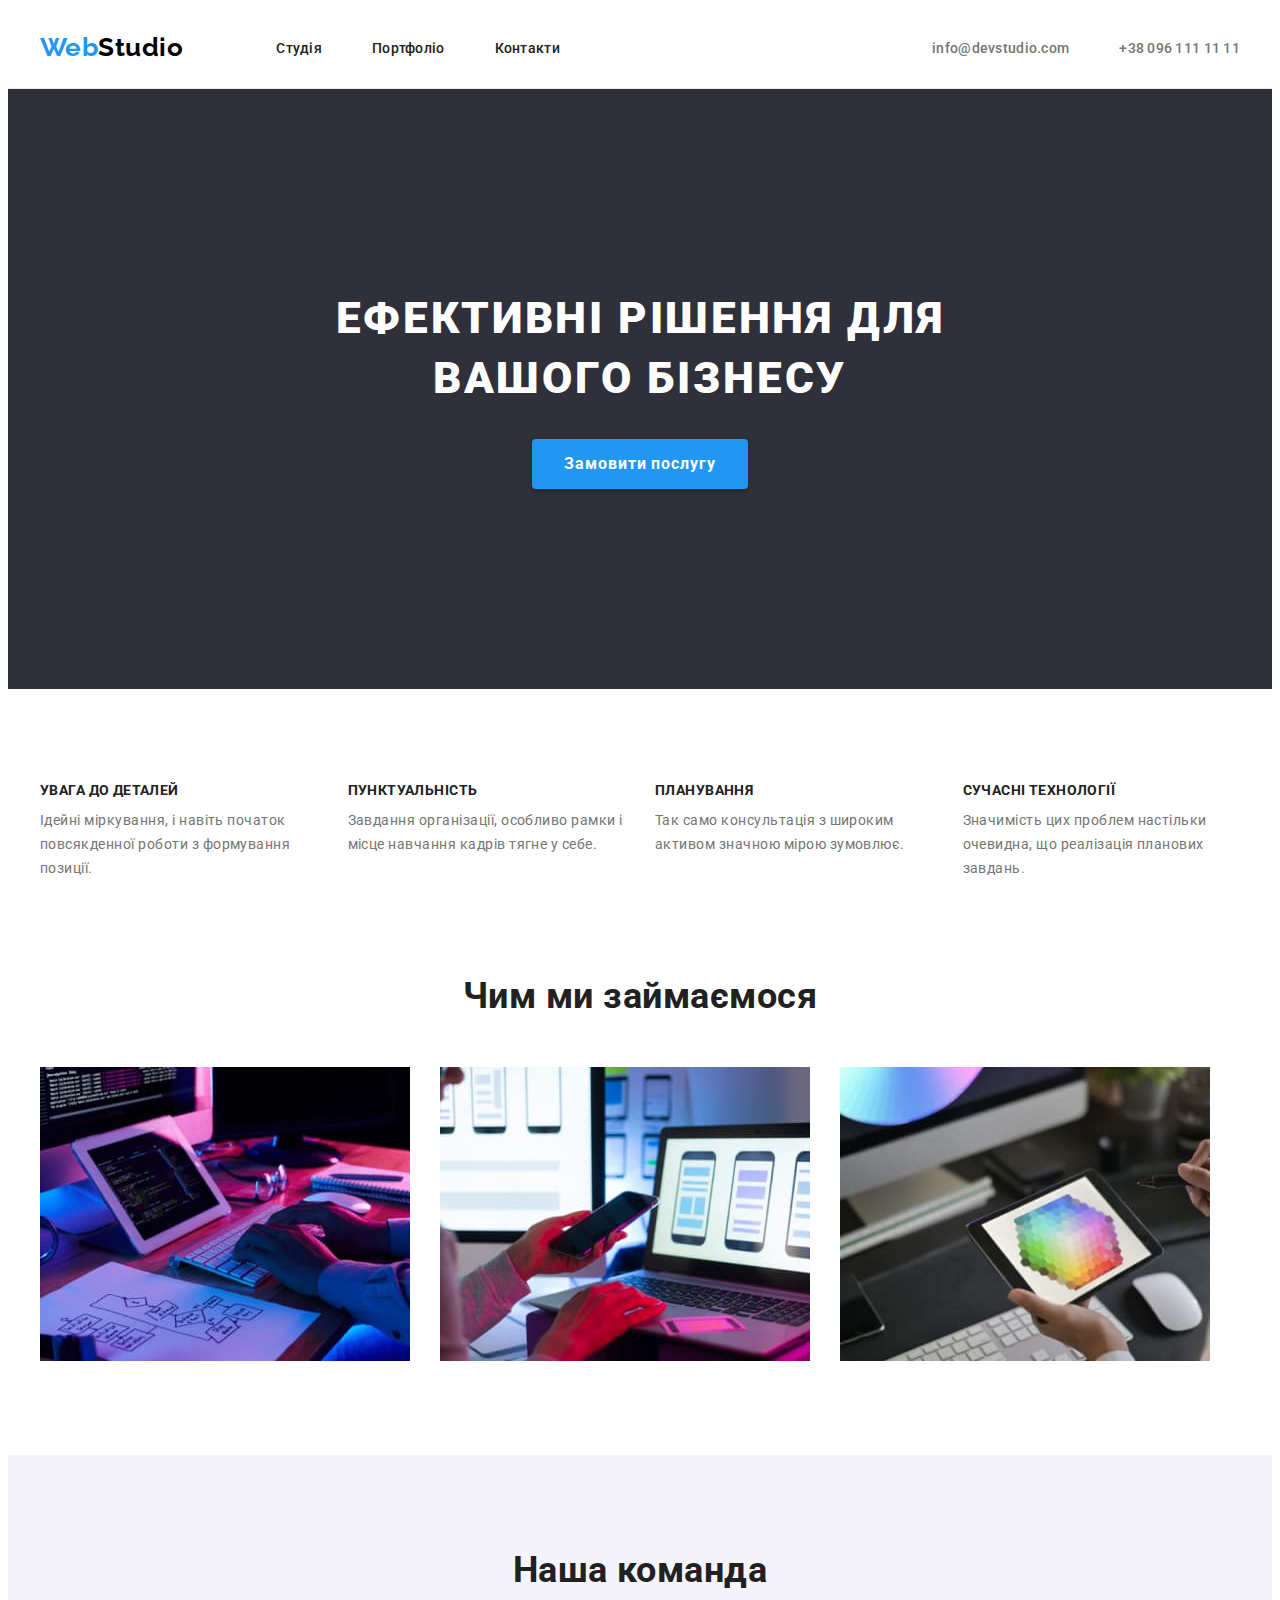
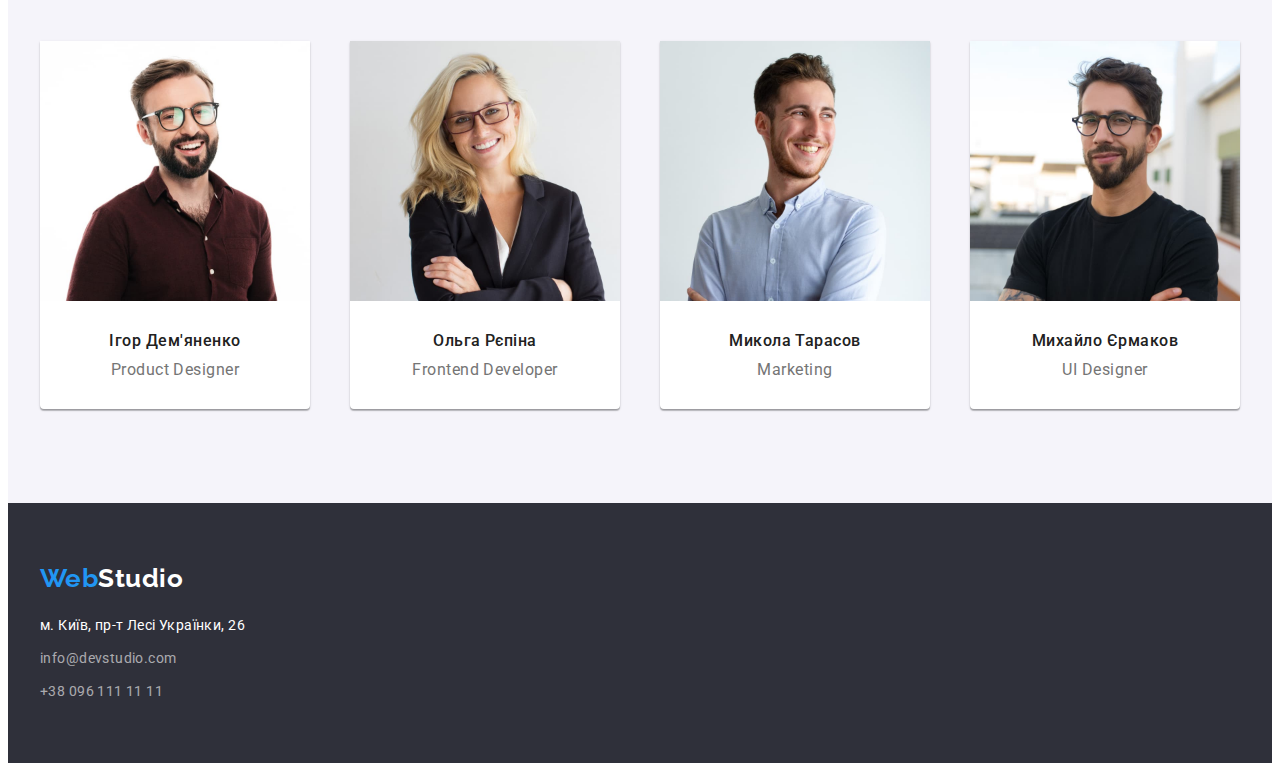
==== index.html @ 5c82f096 "Add files via upload" ====
<!DOCTYPE html>
<html lang="uk">
  <head>
    <meta charset="UTF-8" />
    <meta http-equiv="X-UA-Compatible" content="IE=edge" />
    <meta name="viewport" content="width=device-width, initial-scale=1.0" />
    <title>WebStudio</title>

    <link rel="preconnect" href="https://fonts.googleapis.com" />
    <link rel="preconnect" href="https://fonts.gstatic.com" crossorigin />
    <link
      href="https://fonts.googleapis.com/css2?family=Raleway:wght@700&family=Roboto:wght@400;500;700;900&display=swap"
      rel="stylesheet"
    />
    <link
      rel="stylesheet"
      href="https://cdnjs.cloudflare.com/ajax/libs/modern-normalize/1.1.0/modern-normalize.min.css"
      integrity="sha512-wpPYUAdjBVSE4KJnH1VR1HeZfpl1ub8YT/NKx4PuQ5NmX2tKuGu6U/JRp5y+Y8XG2tV+wKQpNHVUX03MfMFn9Q=="
      crossorigin="anonymous"
      referrerpolicy="no-referrer"
    />
    <link rel="stylesheet" href="./css/styles.css" />
  </head>
  <body>
    <header class="header">
      <div class="container header-container">
        <a href="./index.html" lang="en" class="logo">Web<span>Studio</span></a>
        <nav>
          <ul class="header-list">
            <li><a href="./index.html" class="header-nav">Студія</a></li>
            <li>
              <a href="./portfolio.html" class="header-nav">Портфоліо</a>
            </li>
            <li><a href="" class="header-nav">Контакти</a></li>
          </ul>
        </nav>
        <ul class="header-contacts">
          <li>
            <a href="mailto:info@devstudio.com" class="tel-mail"
              >info@devstudio.com</a
            >
          </li>
          <li>
            <a href="tel:+380961111111" class="tel-mail">+38 096 111 11 11</a>
          </li>
        </ul>
      </div>
    </header>
    <main>
      <section class="hero">
        <div class="container">
          <h1>Ефективні рішення для вашого бізнесу</h1>
          <button type="button" class="button">Замовити послугу</button>
        </div>
      </section>
      <section class="features">
        <div class="container">
          <h2 class="visually-hidden">Наші особливості</h2>
          <ul>
            <li>
              <h3>Увага до деталей</h3>
              <p>
                Ідейні міркування, і навіть початок повсякденної роботи з
                формування позиції.
              </p>
            </li>
            <li>
              <h3>Пунктуальність</h3>
              <p>
                Завдання організації, особливо рамки і місце навчання кадрів
                тягне у себе.
              </p>
            </li>
            <li>
              <h3>Планування</h3>
              <p>
                Так само консультація з широким активом значною мірою зумовлює.
              </p>
            </li>
            <li>
              <h3>Сучасні технології</h3>
              <p>
                Значимість цих проблем настільки очевидна, що реалізація
                планових завдань.
              </p>
            </li>
          </ul>
        </div>
      </section>
      <section class="our-works">
        <div class="container">
          <h2>Чим ми займаємося</h2>
          <ul>
            <li>
              <img
                src="./images/box1.jpg"
                alt="перший малюнок"
                width="370"
                height="294"
              />
            </li>
            <li>
              <img
                src="./images/box2.jpg"
                alt="другий малюнок"
                width="370"
                height="294"
              />
            </li>
            <li>
              <img
                src="./images/box3.jpg"
                alt="третій малюнок"
                width="370"
                height="294"
              />
            </li>
          </ul>
        </div>
      </section>
      <section class="our-team">
        <div class="container">
          <h2>Наша команда</h2>
          <ul>
            <li>
              <img src="./images/team1.jpg" alt="Ігор Дем'яненко" width="270" />
              <h3>Ігор Дем'яненко</h3>
              <p lang="en">Product Designer</p>
            </li>
            <li>
              <img src="./images/team2.jpg" alt="Ольга Рєпіна" width="270" />
              <h3>Ольга Рєпіна</h3>
              <p lang="en">Frontend Developer</p>
            </li>
            <li>
              <img src="./images/team3.jpg" alt="Микола Тарасов" width="270" />
              <h3>Микола Тарасов</h3>
              <p lang="en">Marketing</p>
            </li>
            <li>
              <img src="./images/team4.jpg" alt="Михайло Єрмаков" width="270" />
              <h3>Михайло Єрмаков</h3>
              <p lang="en">UI Designer</p>
            </li>
          </ul>
        </div>
      </section>
    </main>
    <footer class="footer">
      <div class="footer-container container">
        <a href="./index.html" lang="en" class="logo">Web<span>Studio</span></a>
        <address class="address">
          <ul>
            <li>
              <a
                href="https://goo.gl/maps/nBtPKXU8o3Xq5hkz7"
                target="_blank"
                rel="noopener noreferrer nofollow"
                class="address-footer"
                >м. Київ, пр-т Лесі Українки, 26</a
              >
            </li>
            <li>
              <a href="mailto:info@devstudio.com" class="address-contacts"
                >info@devstudio.com</a
              >
            </li>
            <li>
              <a href="tel:+380961111111" class="address-contacts"
                >+38 096 111 11 11</a
              >
            </li>
          </ul>
        </address>
      </div>
    </footer>
  </body>
</html>
---- css/styles.css ----
:root {
  --primary-text-color: #212121;
  --main-blue-color: #2196f3;
  --main-white-color: #ffffff;
  --logo-black-color: #000000;
  --tel-color: #757575;
  --footer-address-color: rgba(255, 255, 255, 0.6);
  --background-black: #2f303a;
  --background-portfolio-nav: #f5f4fa;
  --background-button: #188ce8;
  --border-color: #eeeeee;
  --header-border-color: #ececec;
}

body {
  font-family: roboto, sans-serif;
  letter-spacing: 0.03em;
  color: var(--primary-text-color);
}

.button {
  font-family: roboto, sans-serif;
  cursor: pointer;
  border: none;
  border-radius: 4px;
  padding: 0px;
}

.visually-hidden {
  position: absolute;
  white-space: nowrap;
  width: 1px;
  height: 1px;
  overflow: hidden;
  border: 0;
  padding: 0;
  clip: rect(0 0 0 0);
  clip-path: inset(50%);
  margin: -1px;
}

ul {
  list-style-type: none;
  margin: 0px;
  padding-left: 0px;
}

a {
  text-decoration: none;
}

h1,
h2,
h3,
p {
  margin: 0px;
}

img {
  border: none;
  outline: none;
  display: block;
}

.container {
  width: 1200px;
  padding-left: 15px;
  padding-right: 15px;
  margin: 0 auto;
}

/* ------------------header---------------- */

.header {
  background-color: var(--main-white-color);
  border-bottom: 1px solid var(--header-border-color);
  padding-top: 24px;
  padding-bottom: 25px;
}

.logo {
  color: var(--main-blue-color);
  font-family: raleway, sans-serif;
  font-weight: 700;
  font-size: 26px;
  line-height: 1.2;
}

.header-contacts {
  display: flex;
  align-items: center;
  margin-left: auto;
}

.header-container {
  display: flex;
  align-items: center;
}

.header-list {
  display: flex;
}

.header-container .logo {
  margin-right: 93px;
}

.logo span {
  color: var(--logo-black-color);
}

.header-nav {
  font-weight: 500;
  font-size: 14px;
  line-height: 1.14;
  letter-spacing: 0.02em;
  color: var(--primary-text-color);
}

.header li:not(:last-child) {
  margin-right: 50px;
}

.tel-mail {
  font-weight: 500;
  font-size: 14px;
  line-height: 1.2;
  letter-spacing: 0.02em;
  color: var(--tel-color);
}

.tel-mail:hover,
.tel-mail:focus,
.header-nav:hover,
.header-nav:focus {
  color: var(--main-blue-color);
}

/* ----------first page------------------- */

.hero {
  background-color: var(--background-black);
  text-align: center;
  padding-top: 200px;
  padding-bottom: 200px;
}

.hero h1 {
  font-weight: 900;
  font-size: 44px;
  line-height: 1.36;
  letter-spacing: 0.06em;
  text-transform: uppercase;
  color: var(--main-white-color);
  margin: 0 auto 30px;
  max-width: 700px;
}

.hero button {
  font-weight: 700;
  font-size: 16px;
  line-height: 1.88;
  letter-spacing: 0.06em;
  color: var(--main-white-color);
  background-color: var(--main-blue-color);
  box-shadow: 0px 4px 4px rgba(0, 0, 0, 0.15);
  width: 216px;
  height: 50px;
}

.hero button:hover,
.hero button:focus {
  background-color: var(--background-button);
}

.features,
.our-works {
  background-color: var(--main-white-color);
}

.our-works {
  padding-bottom: 94px;
}

.features {
  padding-top: 94px;
  padding-bottom: 94px;
}

.features ul,
.our-works ul {
  display: flex;
  gap: 30px;
}

.features li {
  flex-basis: calc((100% - 90px) / 4);
}

.features h3 {
  font-weight: 700;
  font-size: 14px;
  line-height: 1.14;
  letter-spacing: 0.03em;
  text-transform: uppercase;
}

.features h3 {
  margin-bottom: 10px;
}

.features p {
  font-weight: 400;
  font-size: 14px;
  line-height: 1.71;
  color: var(--tel-color);
}

.our-works h2,
.our-team h2 {
  font-weight: 700;
  font-size: 36px;
  line-height: 1.17;
  text-align: center;
  margin-bottom: 50px;
}

.our-team ul {
  display: flex;
  gap: 30px;
  justify-content: space-between;
}

.our-team {
  background-color: var(--background-portfolio-nav);
  padding-top: 94px;
  padding-bottom: 94px;
}

.our-team li {
  background-color: var(--main-white-color);
  box-shadow: 0px 1px 3px rgba(0, 0, 0, 0.12), 0px 1px 1px rgba(0, 0, 0, 0.14),
    0px 2px 1px rgba(0, 0, 0, 0.2);
  border-radius: 0px 0px 4px 4px;
}

.our-team h3 {
  font-weight: 500;
  font-size: 16px;
  line-height: 1.19;
  text-align: center;
  padding-top: 30px;
  margin-bottom: 10px;
}

.our-team p {
  font-weight: 400;
  font-size: 16px;
  line-height: 1.19;
  color: var(--tel-color);
  text-align: center;
  padding-bottom: 30px;
}

/* ---------------portfolio--------------- */

.portfolio-nav {
  font-weight: 500;
  font-size: 16px;
  line-height: 1.62;
  text-align: center;
  color: var(--primary-text-color);
  background-color: var(--background-portfolio-nav);
  padding: 6px 25px;
}

.portfolio-nav:hover,
.portfolio-nav:focus {
  color: var(--main-white-color);
  background-color: var(--main-blue-color);
}

.portfolio {
  background-color: var(--main-white-color);
  display: flex;
  padding-bottom: 94px;
  padding-top: 94px;
}

.portfolio-button {
  display: flex;
  justify-content: center;
}

.portfolio-button li:not(:last-child) {
  margin-right: 8px;
}

.portfolio-projects {
  display: flex;
  flex-wrap: wrap;
  gap: 30px;
  margin-top: 50px;
}

.portfolio-picture {
  border: 1px solid var(--border-color);
  border-top: none;
  padding: 20px 24px 20px 24px;
}

.portfolio h2 {
  font-weight: 700;
  font-size: 18px;
  line-height: 2;
  letter-spacing: 0.06em;
  margin-bottom: 4px;
}

.portfolio p {
  font-weight: 400;
  font-size: 16px;
  line-height: 1.88;
  color: var(--tel-color);
}

/* -------------footer----------------- */

.footer {
  background-color: var(--background-black);
  padding-top: 60px;
  padding-bottom: 60px;
}

.footer .logo {
  display: inline-block;
  margin-bottom: 20px;
}

.address {
  font-family: "Roboto";
  font-style: normal;
  font-weight: 400;
  font-size: 14px;
  line-height: 1.7;
  letter-spacing: 0.03em;
}

.address li:not(:last-child) {
  margin-bottom: 9px;
}

.address-contacts {
  color: var(--footer-address-color);
}

.address-footer {
  color: var(--main-white-color);
}

.footer span {
  color: var(--main-white-color);
}

.address-footer:hover,
.address-footer:focus,
.address-contacts:hover,
.address-contacts:focus {
  color: var(--main-blue-color);
}
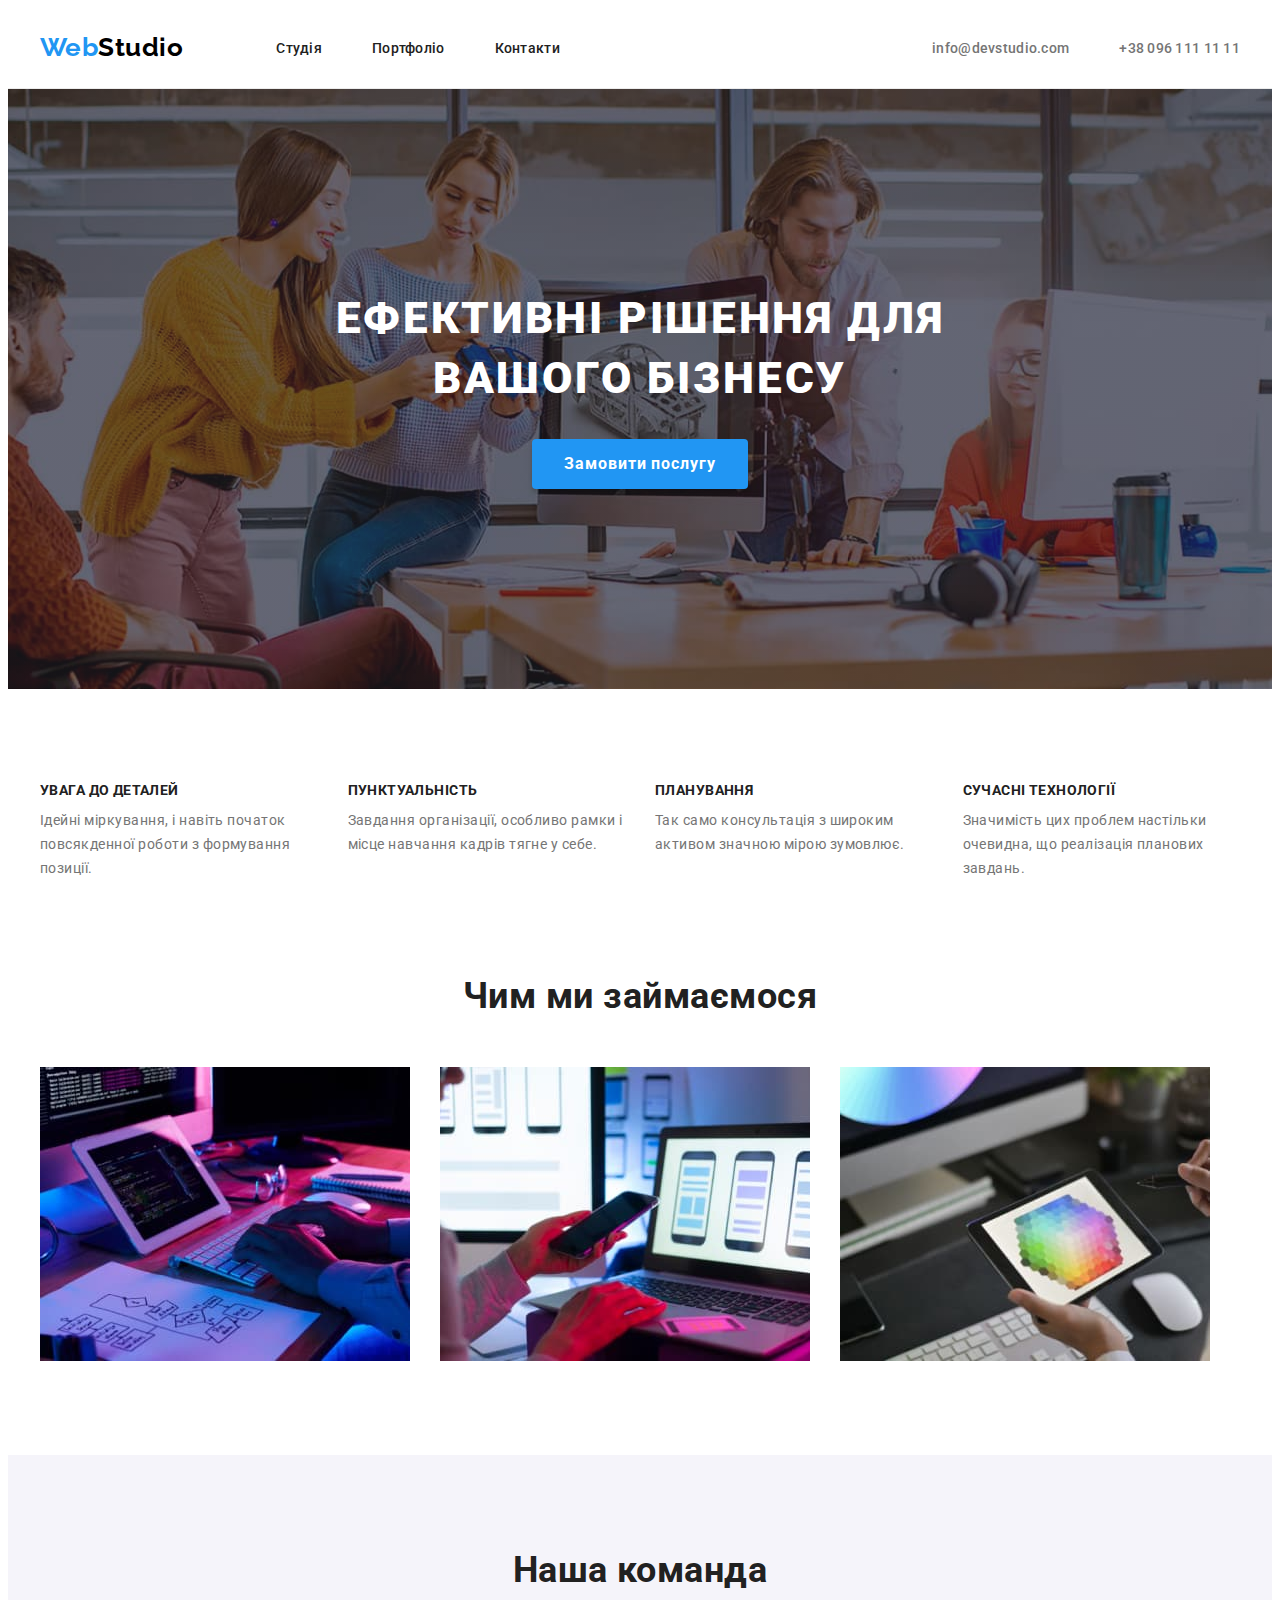
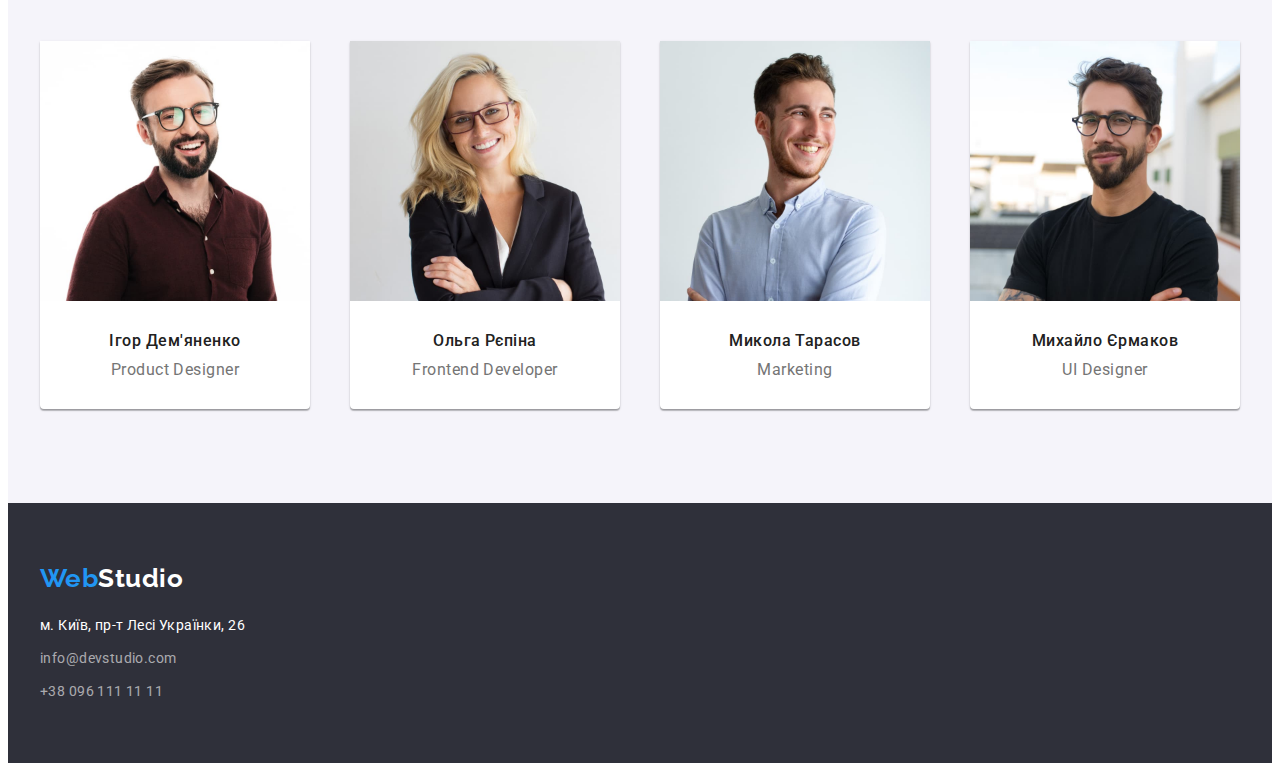
==== commit 1a8c758d: "icon.svg added" ====
--- a/index.html
+++ b/index.html
@@ -48,9 +48,11 @@
     </header>
     <main>
       <section class="hero">
-        <div class="container">
-          <h1>Ефективні рішення для вашого бізнесу</h1>
-          <button type="button" class="button">Замовити послугу</button>
+        <div class="hero-wrap">
+          <div class="container">
+            <h1>Ефективні рішення для вашого бізнесу</h1>
+            <button type="button" class="button">Замовити послугу</button>
+          </div>
         </div>
       </section>
       <section class="features">
--- a/css/styles.css
+++ b/css/styles.css
@@ -8,6 +8,7 @@
   --background-black: #2f303a;
   --background-portfolio-nav: #f5f4fa;
   --background-button: #188ce8;
+  --background-color-hero: #c4c4c4c4;
   --border-color: #eeeeee;
   --header-border-color: #ececec;
 }
@@ -139,10 +140,23 @@
 /* ----------first page------------------- */
 
 .hero {
-  background-color: var(--background-black);
-  text-align: center;
+  background-color: var(--background-color-hero);
+}
+
+.hero-wrap {
+  background-image: linear-gradient(
+      rgba(47, 48, 58, 0.4),
+      rgba(47, 48, 58, 0.4)
+    ),
+    url(../images/hero.jpg);
+  background-repeat: no-repeat;
+  background-position: center;
+  background-size: cover;
+  text-align: center;
+  max-width: 1600px;
   padding-top: 200px;
   padding-bottom: 200px;
+  margin: 0 auto;
 }
 
 .hero h1 {
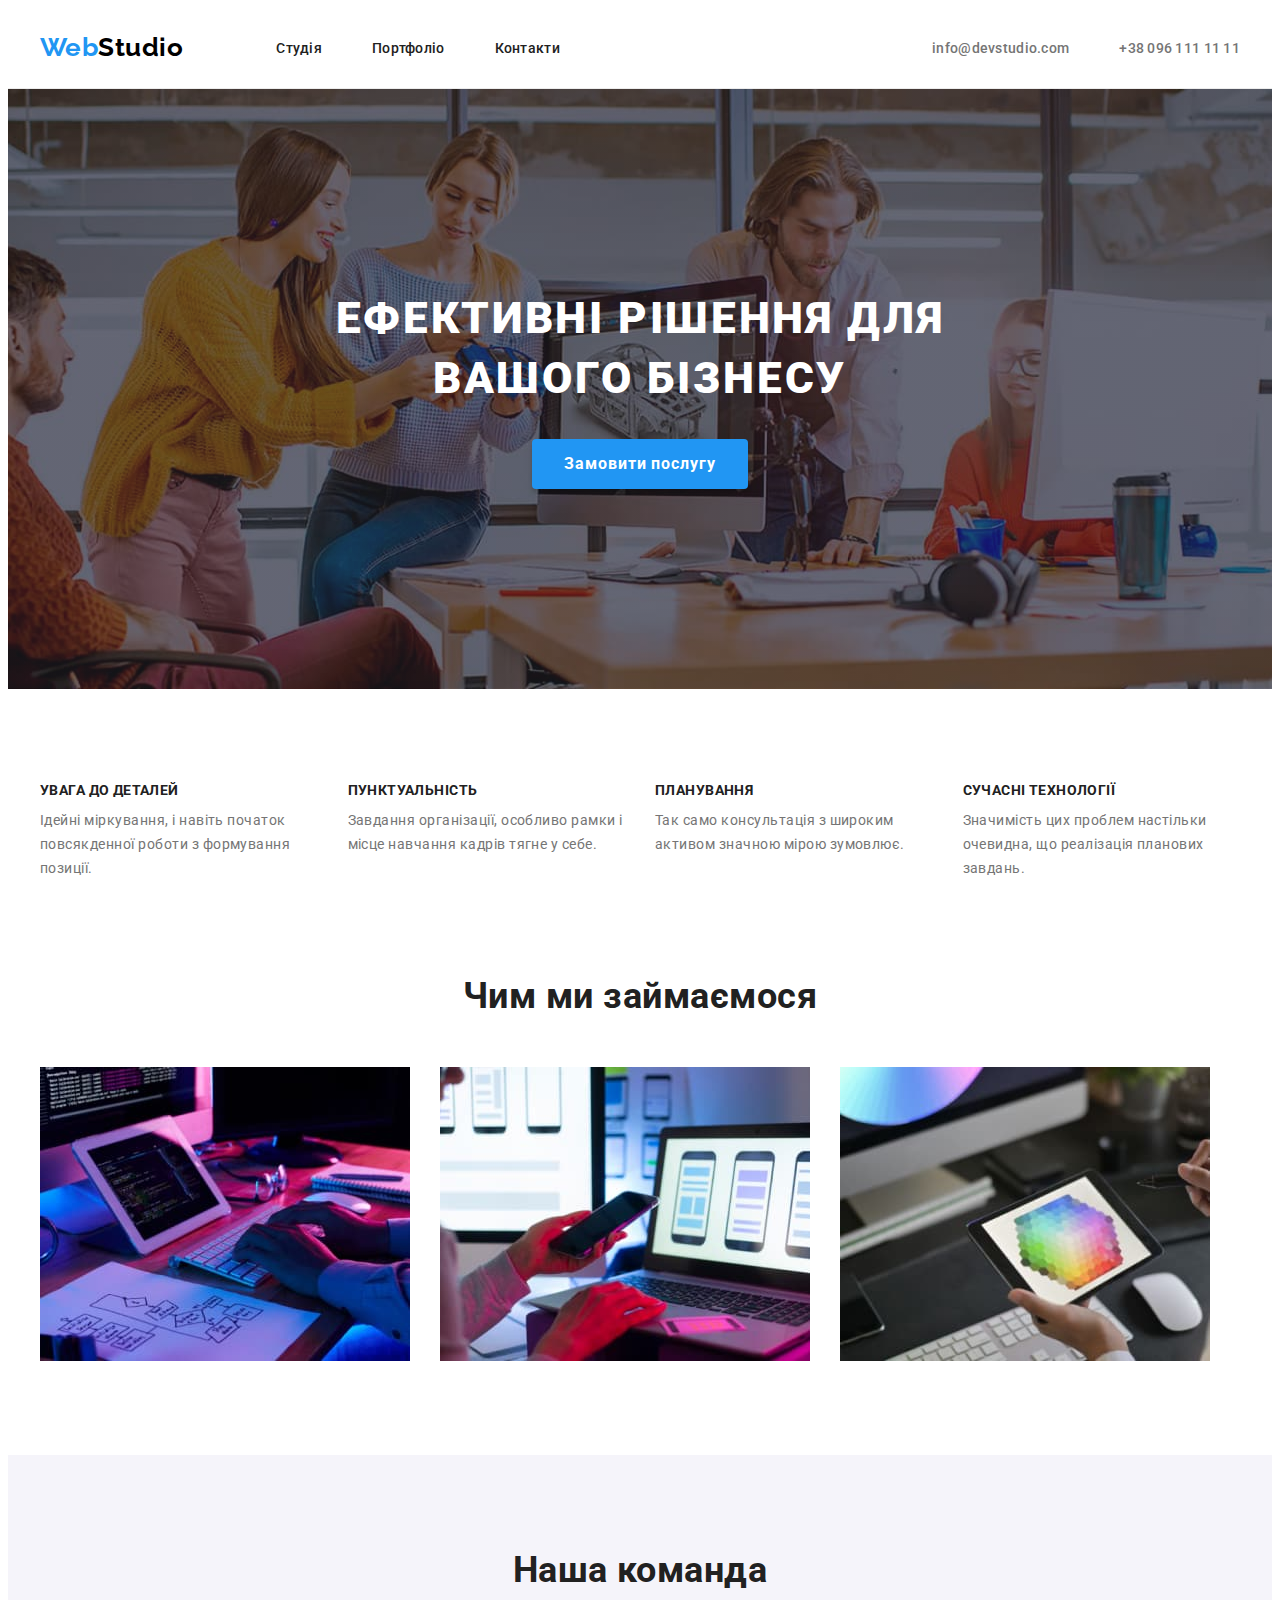
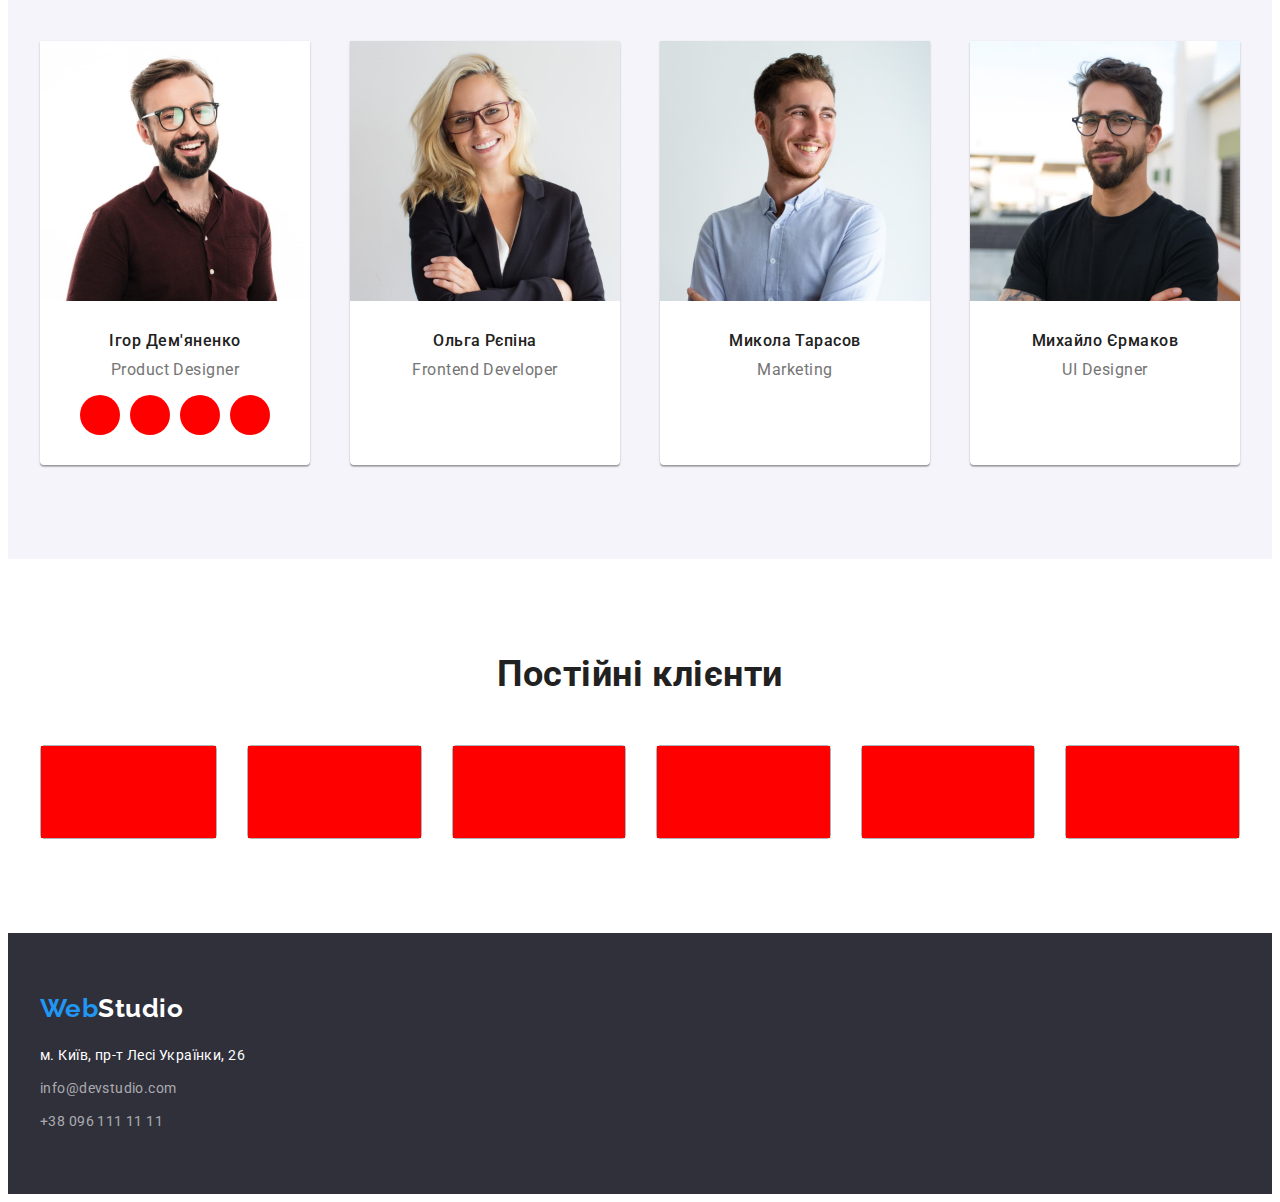
==== commit 3c4348c9: "svgomg" ====
--- a/index.html
+++ b/index.html
@@ -123,27 +123,52 @@
       <section class="our-team">
         <div class="container">
           <h2>Наша команда</h2>
-          <ul>
-            <li>
+          <ul class="our-team-folder">
+            <li class="team-members">
               <img src="./images/team1.jpg" alt="Ігор Дем'яненко" width="270" />
               <h3>Ігор Дем'яненко</h3>
               <p lang="en">Product Designer</p>
-            </li>
-            <li>
+              <ul class="team-soc-net">
+                <li class="team-soc-item"><a href=""></a></li>
+                <li class="team-soc-item"><a href=""></a></li>
+                <li class="team-soc-item"><a href=""></a></li>
+                <li class="team-soc-item"><a href=""></a></li>
+              </ul>
+            </li>
+            <li class="team-members">
               <img src="./images/team2.jpg" alt="Ольга Рєпіна" width="270" />
               <h3>Ольга Рєпіна</h3>
               <p lang="en">Frontend Developer</p>
             </li>
-            <li>
+            <li class="team-members">
               <img src="./images/team3.jpg" alt="Микола Тарасов" width="270" />
               <h3>Микола Тарасов</h3>
               <p lang="en">Marketing</p>
             </li>
-            <li>
+            <li class="team-members">
               <img src="./images/team4.jpg" alt="Михайло Єрмаков" width="270" />
               <h3>Михайло Єрмаков</h3>
               <p lang="en">UI Designer</p>
             </li>
+          </ul>
+        </div>
+      </section>
+      <section class="clients">
+        <div class="container">
+          <h2>Постійні клієнти</h2>
+          <ul class="client-list">
+            <li class="client-item">
+              <a href="">
+                <svg>
+                  <use href="./images/icons.svg#logo1"></use>
+                </svg>
+              </a>
+            </li>
+            <li class="client-item"><a href=""></a></li>
+            <li class="client-item"><a href=""></a></li>
+            <li class="client-item"><a href=""></a></li>
+            <li class="client-item"><a href=""></a></li>
+            <li class="client-item"><a href=""></a></li>
           </ul>
         </div>
       </section>
--- a/css/styles.css
+++ b/css/styles.css
@@ -11,6 +11,7 @@
   --background-color-hero: #c4c4c4c4;
   --border-color: #eeeeee;
   --header-border-color: #ececec;
+  --border-color: #afb1b8;
 }
 
 body {
@@ -231,7 +232,8 @@
 }
 
 .our-works h2,
-.our-team h2 {
+.our-team h2,
+.clients h2 {
   font-weight: 700;
   font-size: 36px;
   line-height: 1.17;
@@ -239,7 +241,7 @@
   margin-bottom: 50px;
 }
 
-.our-team ul {
+.our-team-folder {
   display: flex;
   gap: 30px;
   justify-content: space-between;
@@ -251,11 +253,31 @@
   padding-bottom: 94px;
 }
 
-.our-team li {
+.team-members {
   background-color: var(--main-white-color);
   box-shadow: 0px 1px 3px rgba(0, 0, 0, 0.12), 0px 1px 1px rgba(0, 0, 0, 0.14),
     0px 2px 1px rgba(0, 0, 0, 0.2);
   border-radius: 0px 0px 4px 4px;
+}
+
+.team-soc-net {
+  display: flex;
+  gap: 10px;
+  justify-content: center;
+  padding-bottom: 30px;
+}
+
+.team-soc-item {
+  width: 40px;
+  height: 40px;
+}
+
+.team-soc-item > a {
+  width: 100%;
+  height: 100%;
+  background-color: red;
+  border-radius: 50%;
+  display: block;
 }
 
 .our-team h3 {
@@ -273,7 +295,30 @@
   line-height: 1.19;
   color: var(--tel-color);
   text-align: center;
-  padding-bottom: 30px;
+  margin-bottom: 16px;
+}
+.clients {
+  padding-top: 94px;
+  padding-bottom: 94px;
+}
+.client-list {
+  display: flex;
+  gap: 30px;
+  justify-content: center;
+}
+
+.client-item {
+  width: calc((100% - 150px) / 6);
+  height: 92px;
+  border: 1px solid var(--border-color);
+  border-radius: 4px;
+}
+
+.client-item > a {
+  width: 100%;
+  height: 100%;
+  background-color: red;
+  display: block;
 }
 
 /* ---------------portfolio--------------- */
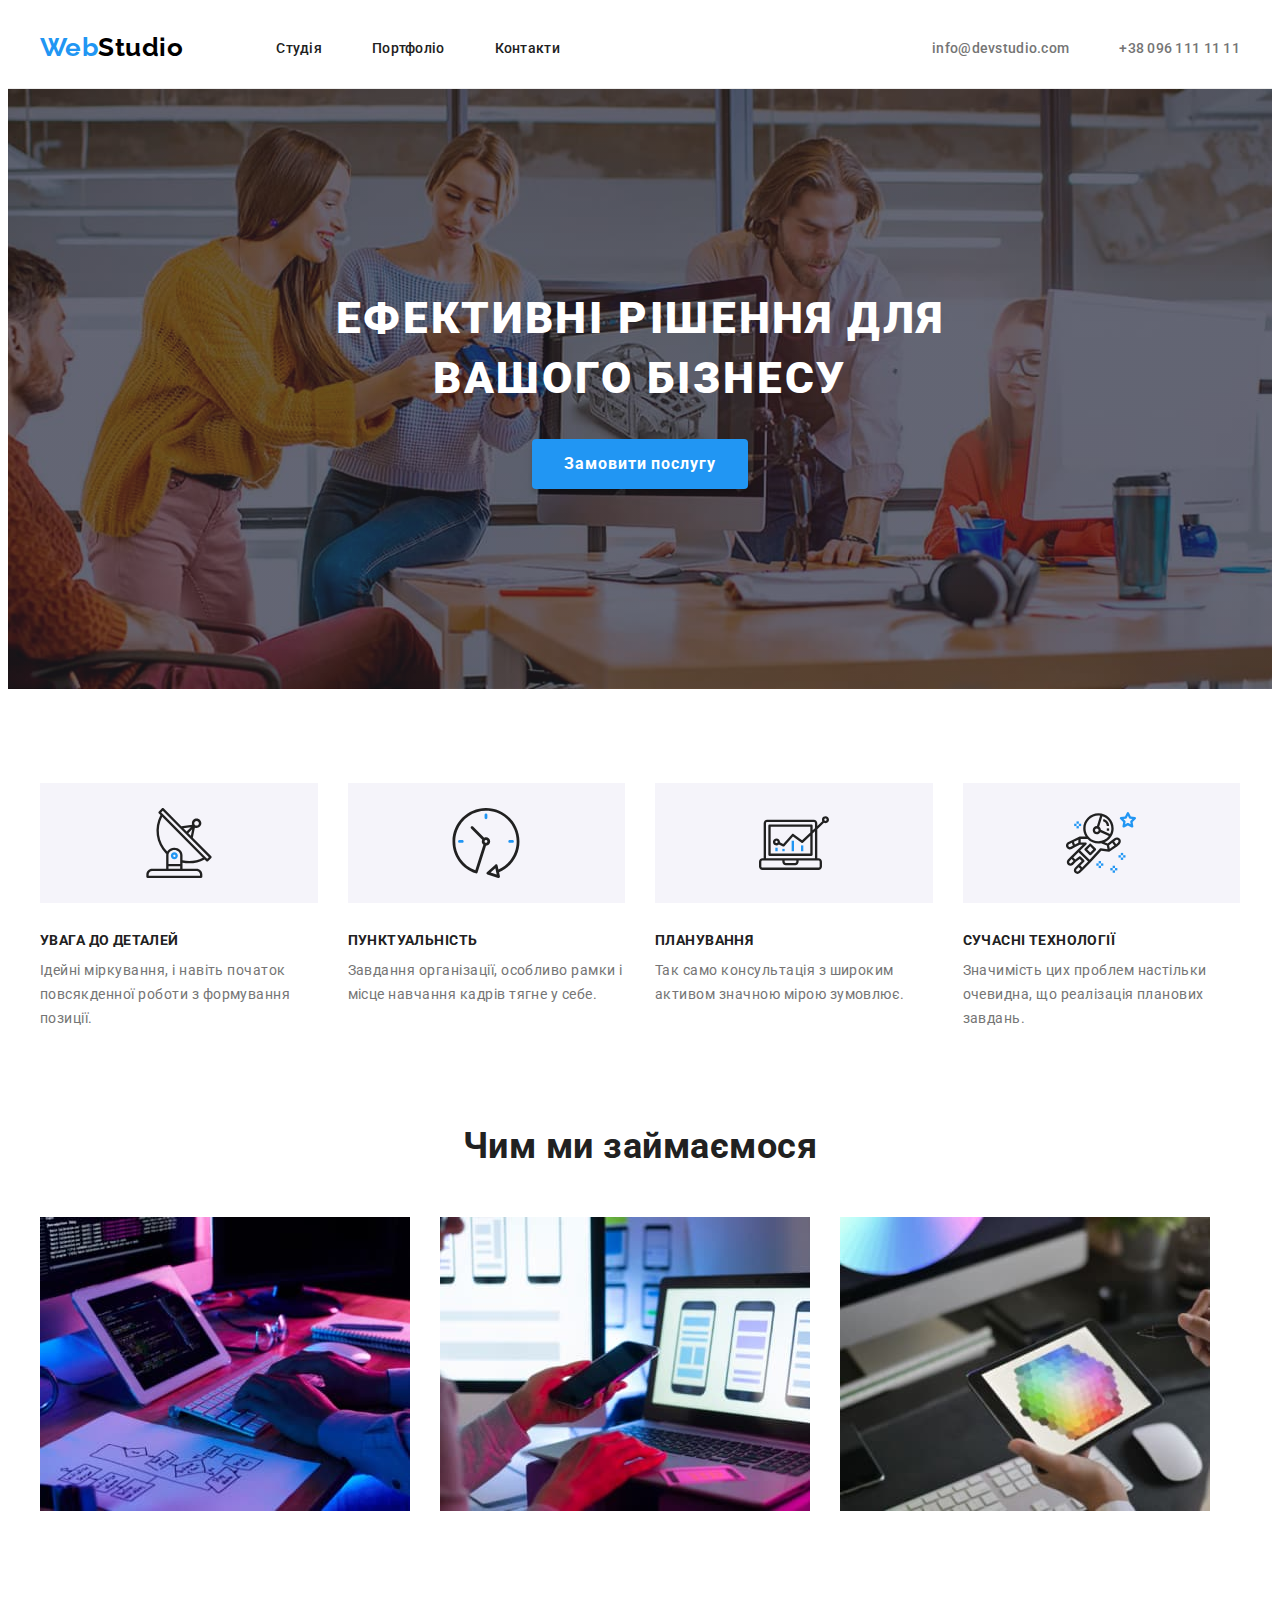
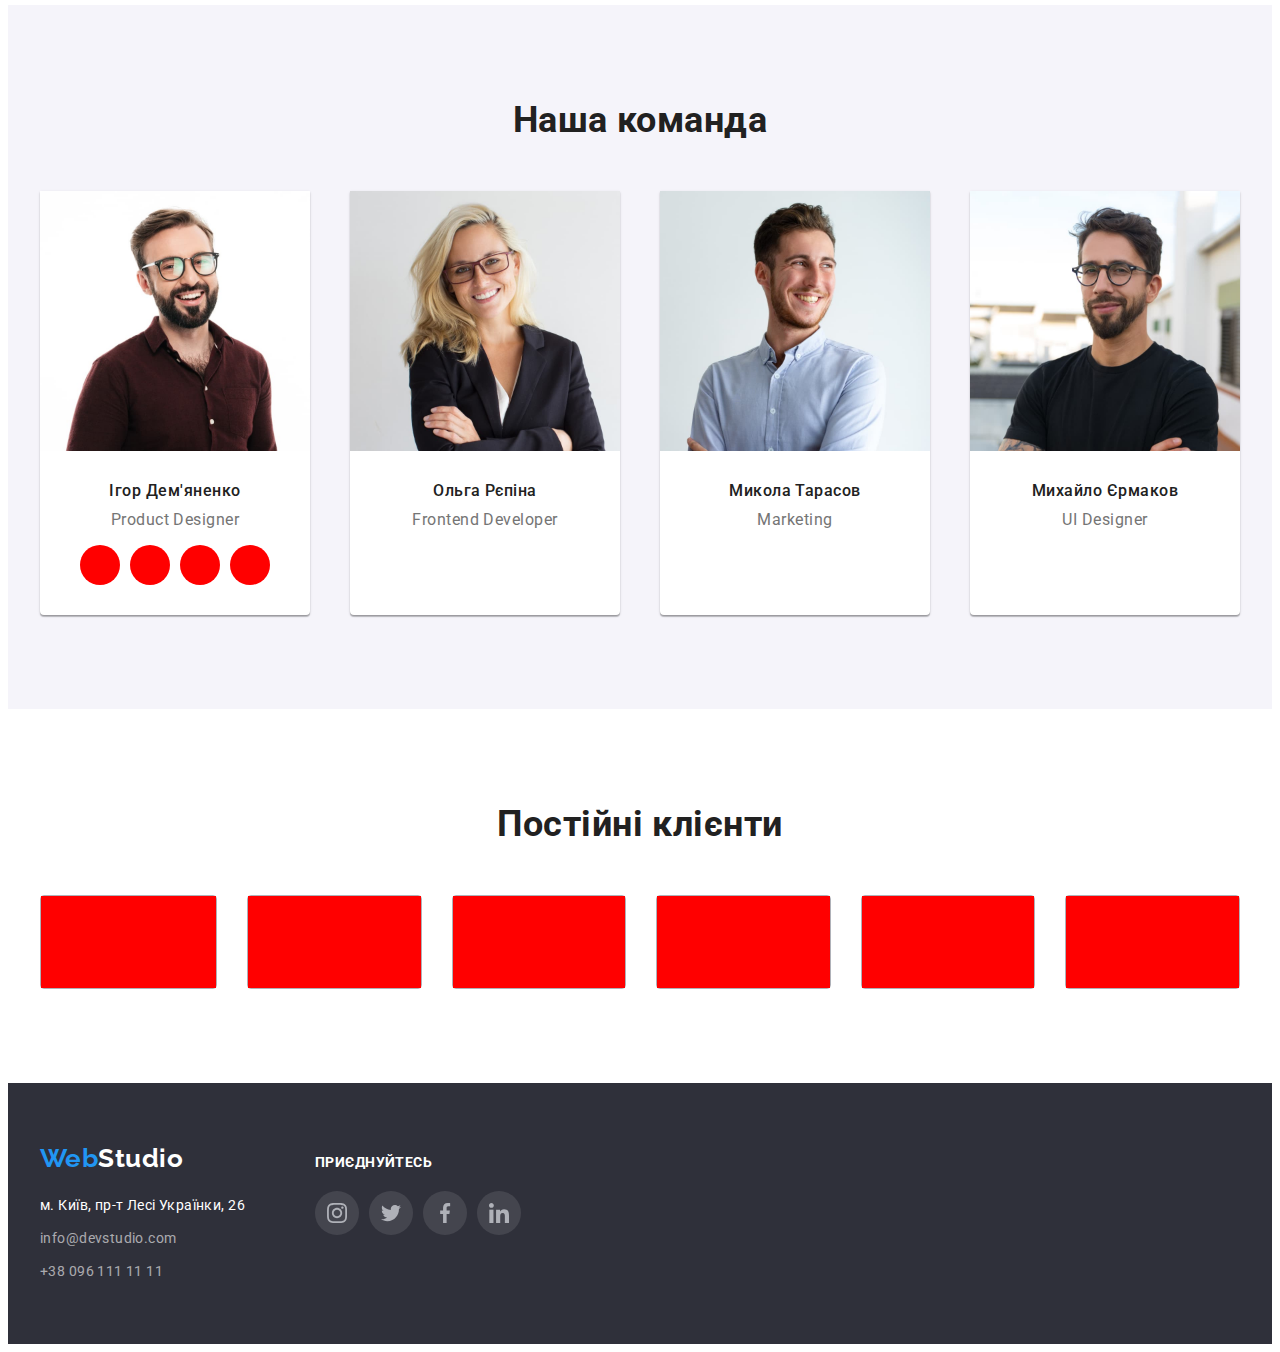
==== commit df86e4b6: "icons added" ====
--- a/index.html
+++ b/index.html
@@ -174,31 +174,44 @@
       </section>
     </main>
     <footer class="footer">
-      <div class="footer-container container">
-        <a href="./index.html" lang="en" class="logo">Web<span>Studio</span></a>
-        <address class="address">
-          <ul>
-            <li>
-              <a
-                href="https://goo.gl/maps/nBtPKXU8o3Xq5hkz7"
-                target="_blank"
-                rel="noopener noreferrer nofollow"
-                class="address-footer"
-                >м. Київ, пр-т Лесі Українки, 26</a
-              >
-            </li>
-            <li>
-              <a href="mailto:info@devstudio.com" class="address-contacts"
-                >info@devstudio.com</a
-              >
-            </li>
-            <li>
-              <a href="tel:+380961111111" class="address-contacts"
-                >+38 096 111 11 11</a
-              >
-            </li>
-          </ul>
-        </address>
+      <div class="container">
+        <div class="footer-contact">
+          <a href="./index.html" lang="en" class="logo"
+            >Web<span>Studio</span></a
+          >
+          <address class="address">
+            <ul class="footer-address-list">
+              <li>
+                <a
+                  href="https://goo.gl/maps/nBtPKXU8o3Xq5hkz7"
+                  target="_blank"
+                  rel="noopener noreferrer nofollow"
+                  class="address-footer"
+                  >м. Київ, пр-т Лесі Українки, 26</a
+                >
+              </li>
+              <li>
+                <a href="mailto:info@devstudio.com" class="address-contacts"
+                  >info@devstudio.com</a
+                >
+              </li>
+              <li>
+                <a href="tel:+380961111111" class="address-contacts"
+                  >+38 096 111 11 11</a
+                >
+              </li>
+            </ul>
+          </address>
+        </div>
+        <div class="footer-soc">
+          <h3>Приєднуйтесь</h3>
+          <ul class="footer-soc-list">
+            <li><a href=""></a></li>
+            <li><a href=""></a></li>
+            <li><a href=""></a></li>
+            <li><a href=""></a></li>
+          </ul>
+        </div>
       </div>
     </footer>
   </body>
--- a/css/styles.css
+++ b/css/styles.css
@@ -5,6 +5,7 @@
   --logo-black-color: #000000;
   --tel-color: #757575;
   --footer-address-color: rgba(255, 255, 255, 0.6);
+  --footer-bg-soc: rgba(255, 255, 255, 0.1);
   --background-black: #2f303a;
   --background-portfolio-nav: #f5f4fa;
   --background-button: #188ce8;
@@ -212,6 +213,33 @@
   flex-basis: calc((100% - 90px) / 4);
 }
 
+.features li::before {
+  display: block;
+  height: 120px;
+  margin-bottom: 30px;
+  content: "";
+  background-color: var(--background-portfolio-nav);
+  background-repeat: no-repeat;
+  background-position: center;
+  background-size: 70px;
+}
+
+.features li:nth-child(1)::before {
+  background-image: url(../images/antenna.svg);
+}
+
+.features li:nth-child(2)::before {
+  background-image: url(../images/clock.svg);
+}
+
+.features li:nth-child(3)::before {
+  background-image: url(../images/diagram.svg);
+}
+
+.features li:nth-child(4)::before {
+  background-image: url(../images/astronaut.svg);
+}
+
 .features h3 {
   font-weight: 700;
   font-size: 14px;
@@ -391,9 +419,62 @@
   padding-bottom: 60px;
 }
 
+.footer .container {
+  display: flex;
+}
+
+.footer-contact {
+  margin-right: 70px;
+}
+
 .footer .logo {
   display: inline-block;
   margin-bottom: 20px;
+}
+
+.footer h3 {
+  font-family: "Roboto";
+  font-style: normal;
+  font-weight: 700;
+  font-size: 14px;
+  line-height: 1.14;
+  letter-spacing: 0.03em;
+  text-transform: uppercase;
+  color: var(--main-white-color);
+  margin-bottom: 20px;
+  padding-top: 12px;
+}
+
+.footer-soc-list li:nth-child(1) {
+  background-image: url(../images/instagram.svg);
+}
+
+.footer-soc-list li:nth-child(2) {
+  background-image: url(../images/twitter.svg);
+}
+
+.footer-soc-list li:nth-child(3) {
+  background-image: url(../images/facebook.svg);
+}
+
+.footer-soc-list li:nth-child(4) {
+  background-image: url(../images/linkedin.svg);
+}
+
+.footer-soc-list li {
+  display: inline-block;
+  width: 44px;
+  height: 44px;
+  border-radius: 50%;
+  background-color: var(--footer-bg-soc);
+  background-repeat: no-repeat;
+  background-position: center;
+  background-size: 20px;
+}
+
+.footer-soc-list {
+  display: flex;
+  gap: 10px;
 }
 
 .address {
@@ -427,3 +508,8 @@
 .address-contacts:focus {
   color: var(--main-blue-color);
 }
+
+.footer-soc-list li:hover,
+.footer-soc-list li:focus {
+  background-color: var(--main-blue-color);
+}
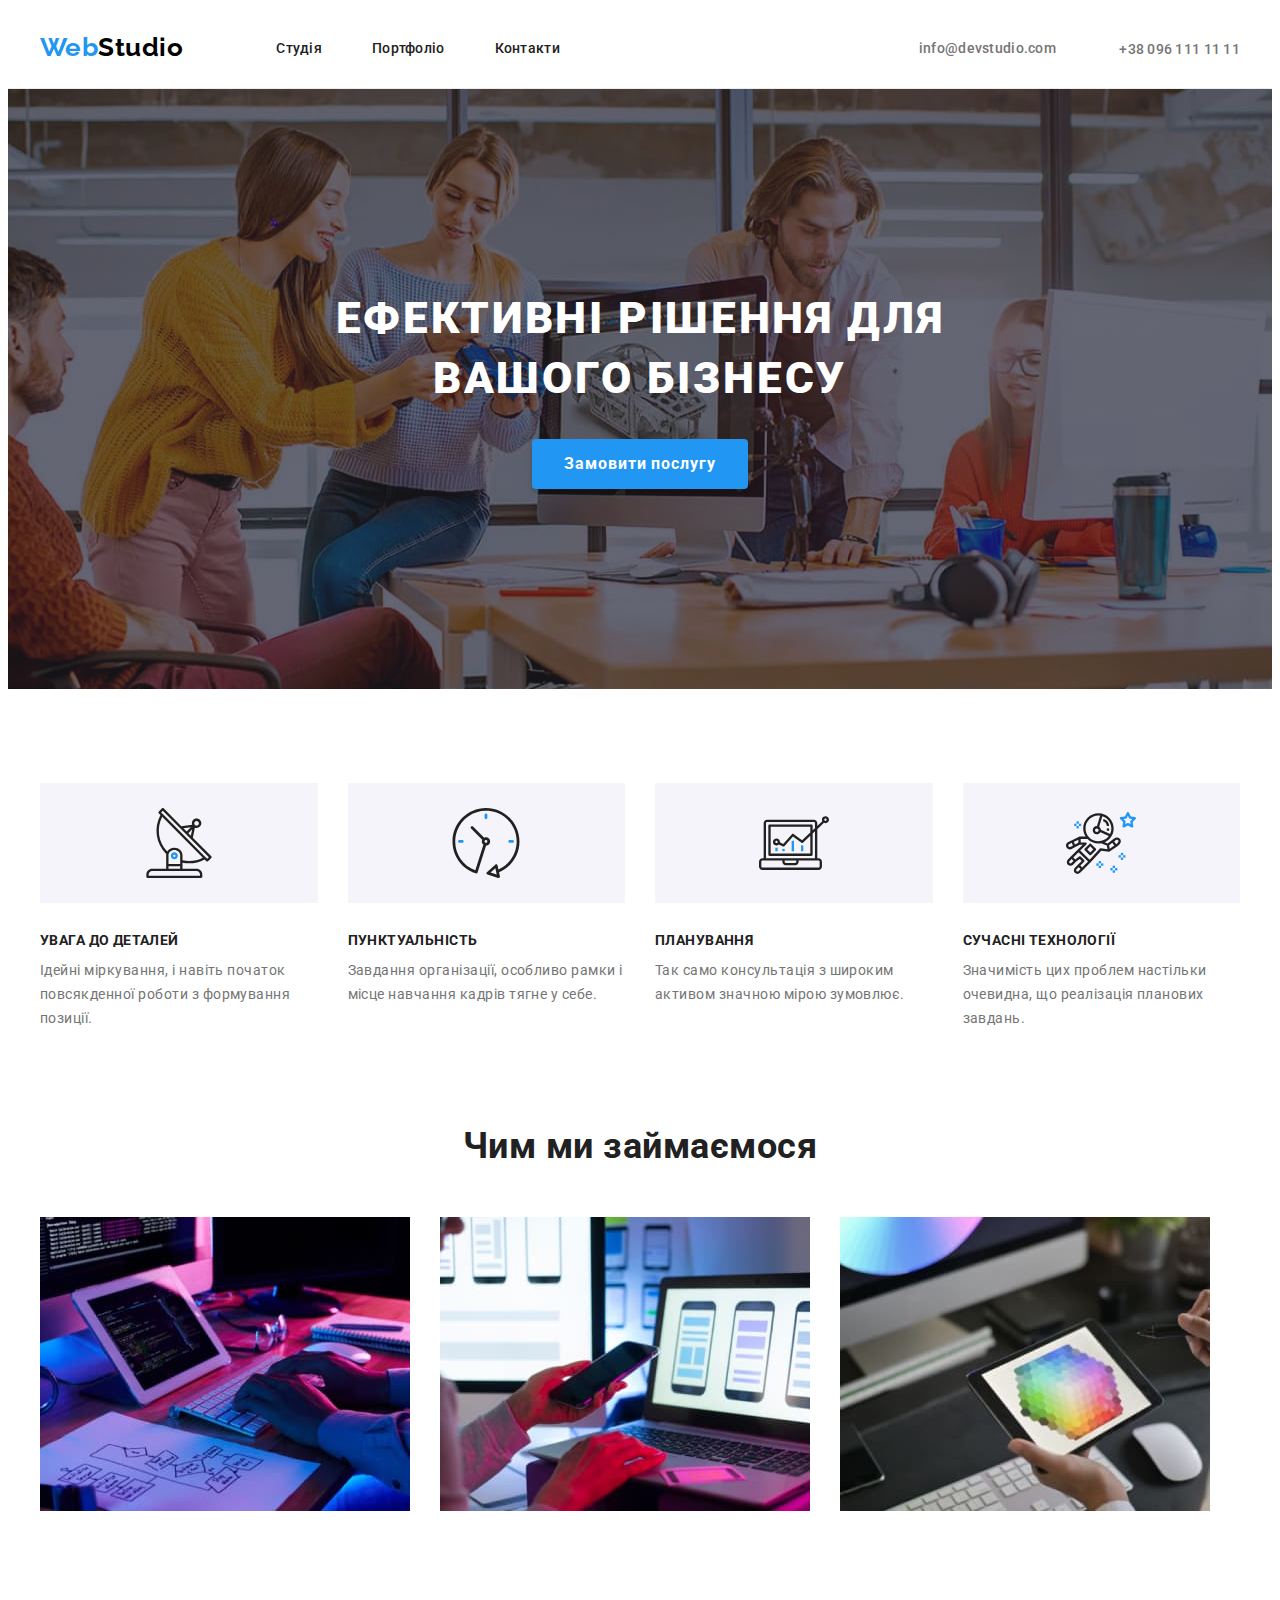
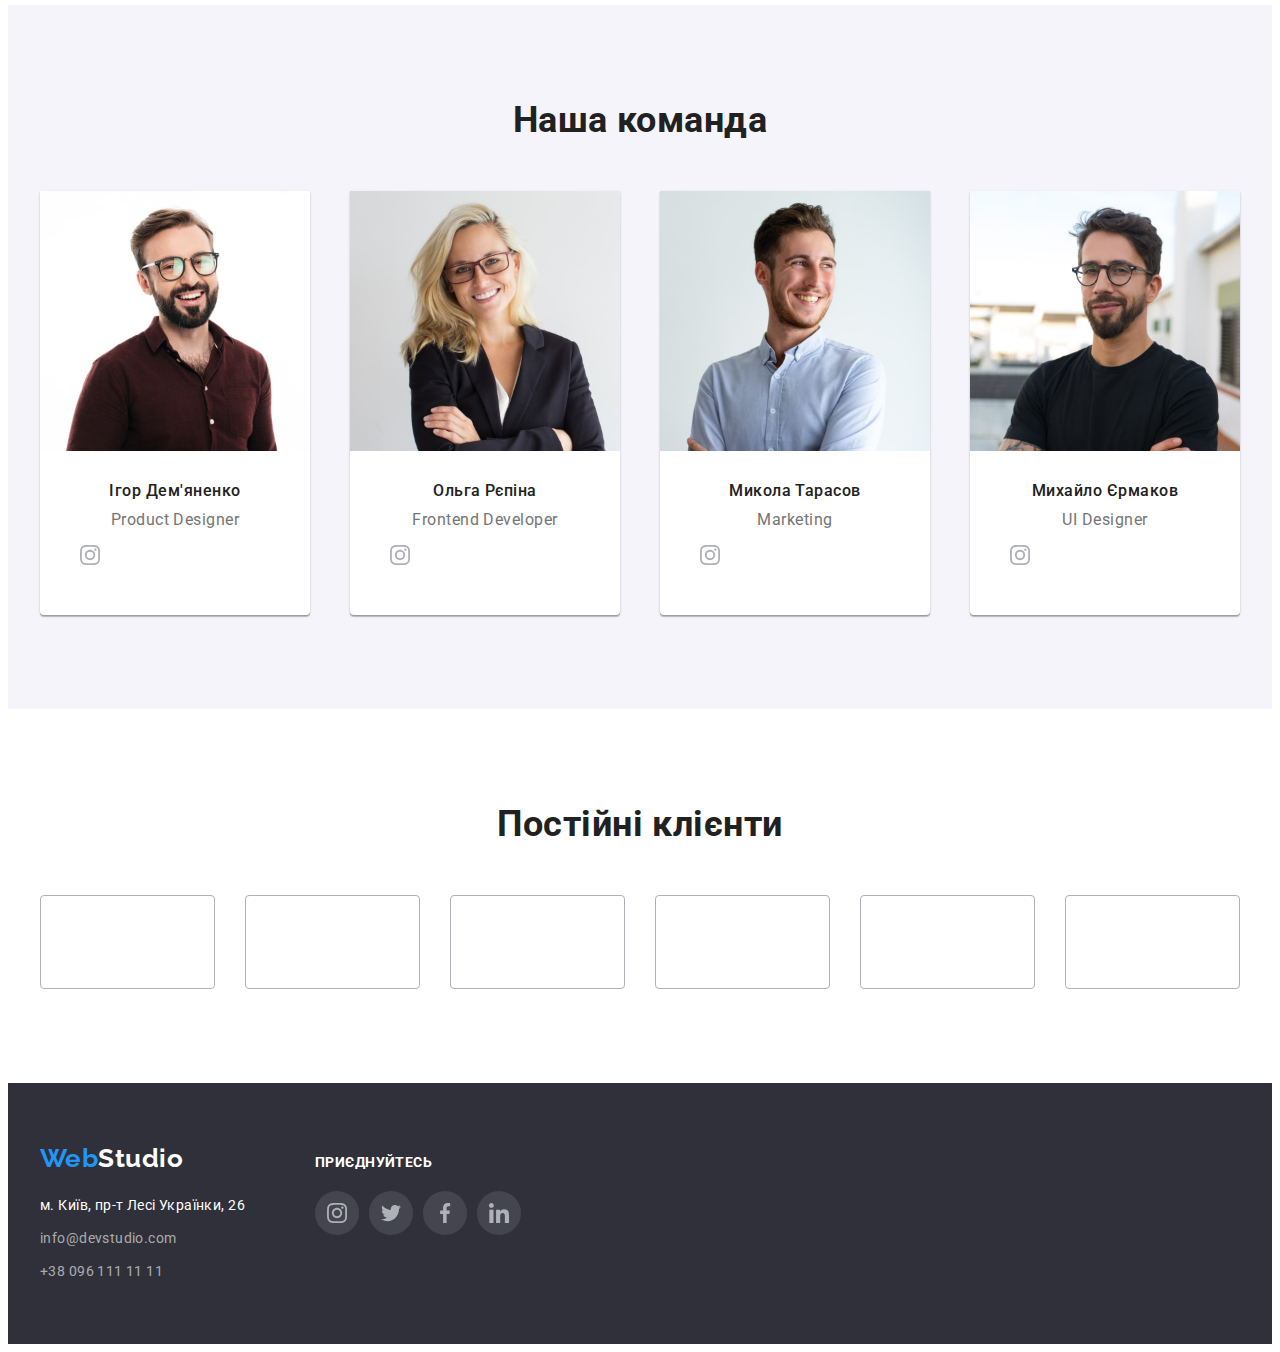
==== commit bb6daedb: "svg centerring" ====
--- a/index.html
+++ b/index.html
@@ -35,13 +35,21 @@
           </ul>
         </nav>
         <ul class="header-contacts">
-          <li>
-            <a href="mailto:info@devstudio.com" class="tel-mail"
-              >info@devstudio.com</a
+          <li class="mail-envelope">
+            <a class="tel-mail" href="mailto:info@devstudio.com"
+              ><svg class="mail-envelope" width="16" height="12">
+                <use href="./images/icons.svg#envelope"></use>
+              </svg>
+              info@devstudio.com</a
             >
           </li>
           <li>
-            <a href="tel:+380961111111" class="tel-mail">+38 096 111 11 11</a>
+            <a href="tel:+380961111111" class="tel-mail"
+              ><svg class="mail-envelope" width="10" height="16">
+                <use href="./images/icons.svg#smartphone"></use>
+              </svg>
+              +38 096 111 11 11</a
+            >
           </li>
         </ul>
       </div>
@@ -129,26 +137,124 @@
               <h3>Ігор Дем'яненко</h3>
               <p lang="en">Product Designer</p>
               <ul class="team-soc-net">
-                <li class="team-soc-item"><a href=""></a></li>
-                <li class="team-soc-item"><a href=""></a></li>
-                <li class="team-soc-item"><a href=""></a></li>
-                <li class="team-soc-item"><a href=""></a></li>
+                <li class="team-soc-item">
+                  <a href=""
+                    ><svg>
+                      <use href="./images/icons.svg#instagram"></use></svg
+                  ></a>
+                </li>
+                <li class="team-soc-item">
+                  <a href=""
+                    ><svg>
+                      <use href="./images/icons.svg#twitter"></use></svg
+                  ></a>
+                </li>
+                <li class="team-soc-item">
+                  <a href=""
+                    ><svg>
+                      <use href="./images/icons.svg#facebook"></use></svg
+                  ></a>
+                </li>
+                <li class="team-soc-item">
+                  <a href=""
+                    ><svg>
+                      <use href="./images/icons.svg#linkedin"></use></svg
+                  ></a>
+                </li>
               </ul>
             </li>
             <li class="team-members">
               <img src="./images/team2.jpg" alt="Ольга Рєпіна" width="270" />
               <h3>Ольга Рєпіна</h3>
               <p lang="en">Frontend Developer</p>
+              <ul class="team-soc-net">
+                <li class="team-soc-item">
+                  <a href=""
+                    ><svg>
+                      <use href="./images/icons.svg#instagram"></use></svg
+                  ></a>
+                </li>
+                <li class="team-soc-item">
+                  <a href=""
+                    ><svg>
+                      <use href="./images/icons.svg#twitter"></use></svg
+                  ></a>
+                </li>
+                <li class="team-soc-item">
+                  <a href=""
+                    ><svg>
+                      <use href="./images/icons.svg#facebook"></use></svg
+                  ></a>
+                </li>
+                <li class="team-soc-item">
+                  <a href=""
+                    ><svg>
+                      <use href="./images/icons.svg#linkedin"></use></svg
+                  ></a>
+                </li>
+              </ul>
             </li>
             <li class="team-members">
               <img src="./images/team3.jpg" alt="Микола Тарасов" width="270" />
               <h3>Микола Тарасов</h3>
               <p lang="en">Marketing</p>
+              <ul class="team-soc-net">
+                <li class="team-soc-item">
+                  <a href=""
+                    ><svg>
+                      <use href="./images/icons.svg#instagram"></use></svg
+                  ></a>
+                </li>
+                <li class="team-soc-item">
+                  <a href=""
+                    ><svg>
+                      <use href="./images/icons.svg#twitter"></use></svg
+                  ></a>
+                </li>
+                <li class="team-soc-item">
+                  <a href=""
+                    ><svg>
+                      <use href="./images/icons.svg#facebook"></use></svg
+                  ></a>
+                </li>
+                <li class="team-soc-item">
+                  <a href=""
+                    ><svg>
+                      <use href="./images/icons.svg#linkedin"></use></svg
+                  ></a>
+                </li>
+              </ul>
             </li>
             <li class="team-members">
               <img src="./images/team4.jpg" alt="Михайло Єрмаков" width="270" />
               <h3>Михайло Єрмаков</h3>
               <p lang="en">UI Designer</p>
+              <ul class="team-soc-net">
+                <li class="team-soc-item">
+                  <a href=""
+                    ><svg>
+                      <use href="./images/icons.svg#instagram"></use></svg
+                  ></a>
+                </li>
+                <li class="team-soc-item">
+                  <a href=""
+                    ><svg>
+                      <use href="./images/icons.svg#twitter"></use></svg
+                  ></a>
+                </li>
+                <li class="team-soc-item">
+                  <a href=""
+                    ><svg>
+                      <use href="./images/icons.svg#facebook"></use></svg
+                  ></a>
+                </li>
+                <li class="team-soc-item">
+                  <a href=""
+                    ><svg>
+                      <use href="./images/icons.svg#linkedin"></use></svg
+                  ></a>
+                </li>
+              </ul>
             </li>
           </ul>
         </div>
@@ -159,16 +265,41 @@
           <ul class="client-list">
             <li class="client-item">
               <a href="">
-                <svg>
+                <svg class="logo-first">
                   <use href="./images/icons.svg#logo1"></use>
                 </svg>
               </a>
             </li>
-            <li class="client-item"><a href=""></a></li>
-            <li class="client-item"><a href=""></a></li>
-            <li class="client-item"><a href=""></a></li>
-            <li class="client-item"><a href=""></a></li>
-            <li class="client-item"><a href=""></a></li>
+            <li class="client-item">
+              <a href=""
+                ><svg class="logo-second">
+                  <use href="./images/icons.svg#logo2"></use></svg
+              ></a>
+            </li>
+            <li class="client-item">
+              <a href=""
+                ><svg class="logo-first">
+                  <use href="./images/icons.svg#logo3"></use></svg
+              ></a>
+            </li>
+            <li class="client-item">
+              <a href=""
+                ><svg class="logo-first">
+                  <use href="./images/icons.svg#logo4"></use></svg
+              ></a>
+            </li>
+            <li class="client-item">
+              <a href=""
+                ><svg class="logo-first">
+                  <use href="./images/icons.svg#logo5"></use></svg
+              ></a>
+            </li>
+            <li class="client-item">
+              <a href=""
+                ><svg class="logo-first">
+                  <use href="./images/icons.svg#logo6"></use></svg
+              ></a>
+            </li>
           </ul>
         </div>
       </section>
--- a/css/styles.css
+++ b/css/styles.css
@@ -10,7 +10,7 @@
   --background-portfolio-nav: #f5f4fa;
   --background-button: #188ce8;
   --background-color-hero: #c4c4c4c4;
-  --border-color: #eeeeee;
+  /* --border-color: #eeeeee; */
   --header-border-color: #ececec;
   --border-color: #afb1b8;
 }
@@ -93,6 +93,11 @@
   display: flex;
   align-items: center;
   margin-left: auto;
+  color: var(--tel-color);
+}
+
+.header-contacts svg {
+  fill: currentColor;
 }
 
 .header-container {
@@ -298,14 +303,31 @@
 .team-soc-item {
   width: 40px;
   height: 40px;
+  display: flex;
+  align-items: center;
+  justify-content: center;
+}
+
+.team-soc-item svg {
+  width: 20px;
+  height: 20px;
+  fill: currentColor;
 }
 
 .team-soc-item > a {
+  display: block;
   width: 100%;
   height: 100%;
-  background-color: red;
+  background-color: var(--main-white-color);
+  color: var(--border-color);
+  border: none;
   border-radius: 50%;
-  display: block;
+}
+
+.team-soc-item > a:hover,
+.team-soc-item > a:focus {
+  background-color: var(--main-blue-color);
+  color: var(--main-white-color);
 }
 
 .our-team h3 {
@@ -340,13 +362,27 @@
   height: 92px;
   border: 1px solid var(--border-color);
   border-radius: 4px;
+  /* align-items: center; */
 }
 
 .client-item > a {
   width: 100%;
   height: 100%;
-  background-color: red;
   display: block;
+  fill: var(--border-color);
+}
+
+.client-item > a:hover,
+.client-item > a:focus {
+  fill: var(--main-blue-color);
+  border: 1px solid var(--main-blue-color);
+  border-radius: 4px;
+}
+
+.clients svg {
+  width: 106px;
+  height: 60px;
+  /* fill: currentColor; */
 }
 
 /* ---------------portfolio--------------- */
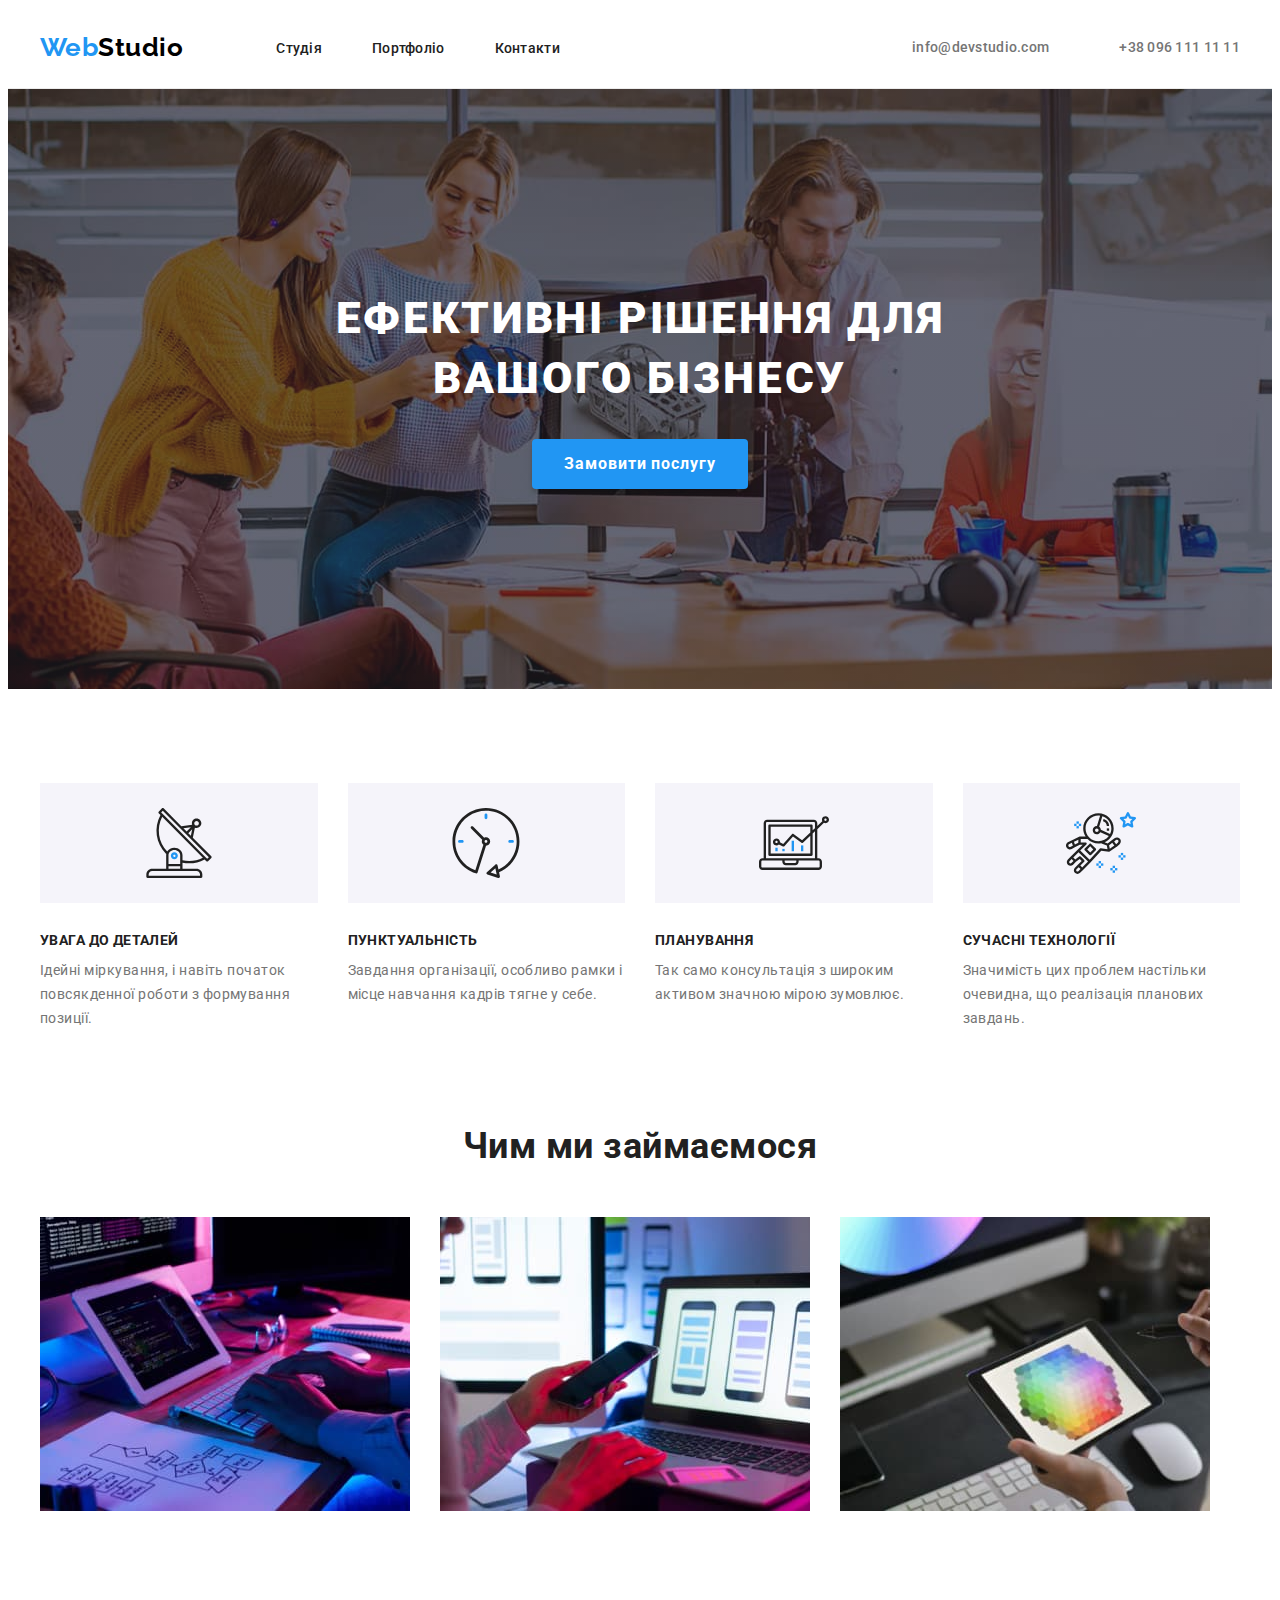
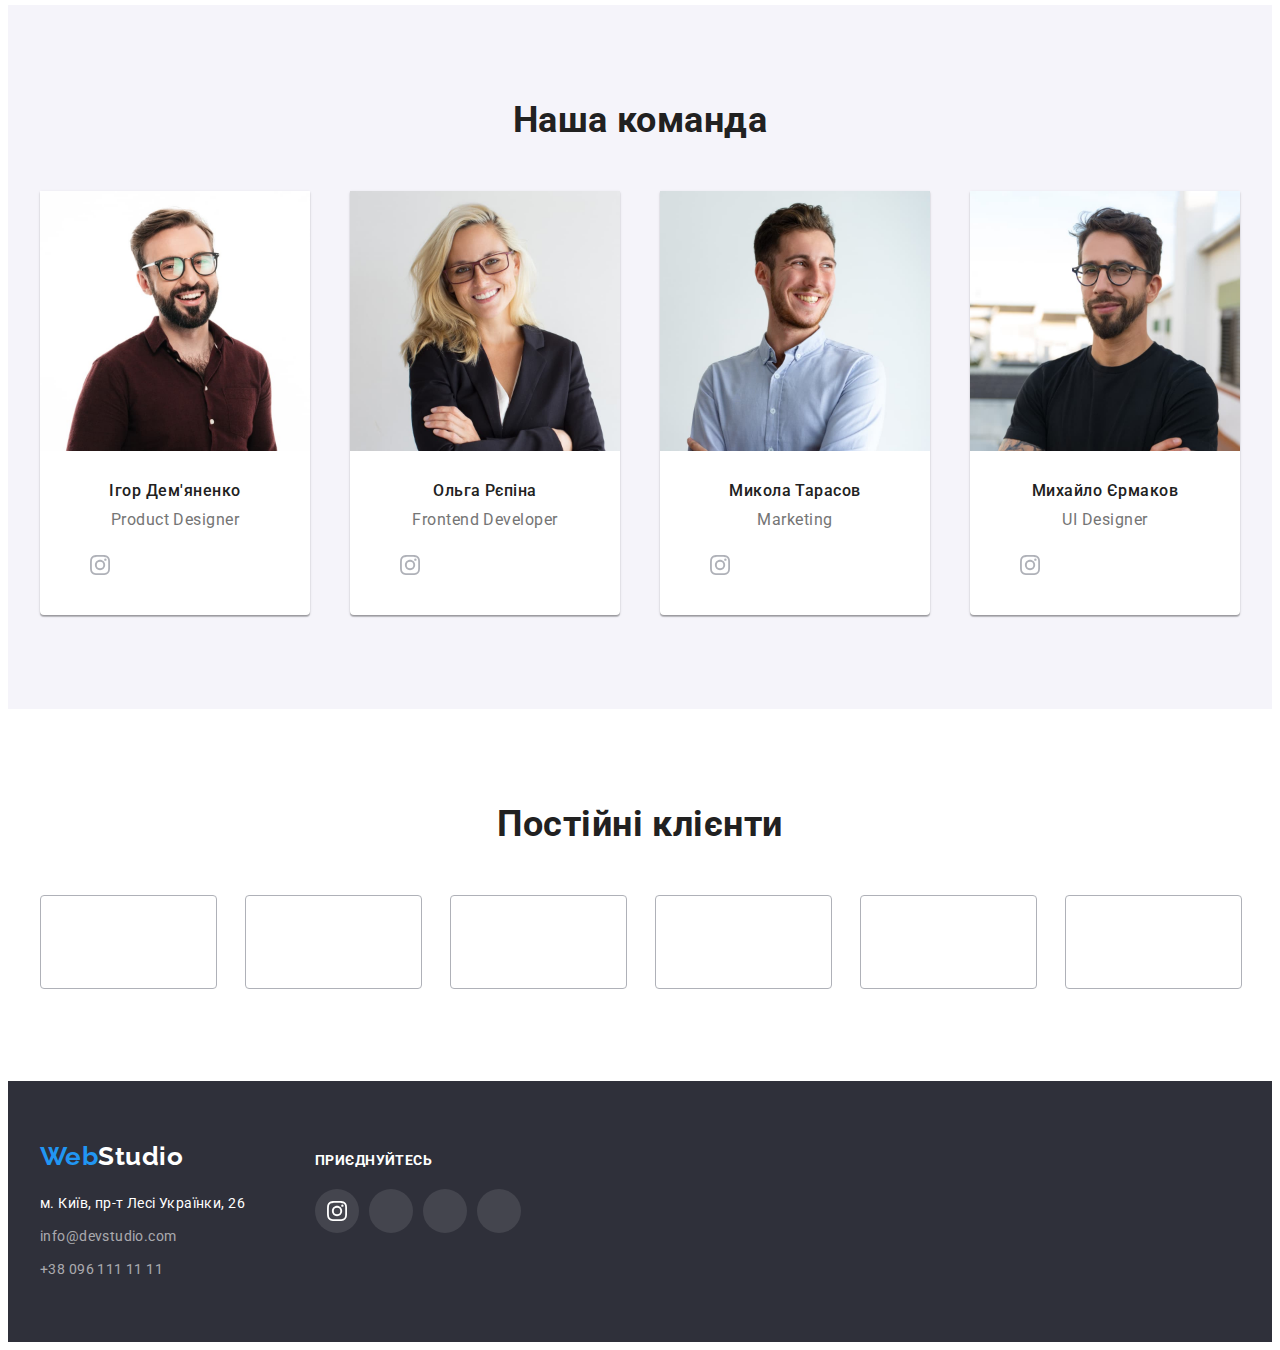
==== commit 79a88fbf: "hover & centering" ====
--- a/index.html
+++ b/index.html
@@ -35,12 +35,12 @@
           </ul>
         </nav>
         <ul class="header-contacts">
-          <li class="mail-envelope">
+          <li>
             <a class="tel-mail" href="mailto:info@devstudio.com"
               ><svg class="mail-envelope" width="16" height="12">
                 <use href="./images/icons.svg#envelope"></use>
               </svg>
-              info@devstudio.com</a
+              <span>info@devstudio.com</span></a
             >
           </li>
           <li>
@@ -48,7 +48,7 @@
               ><svg class="mail-envelope" width="10" height="16">
                 <use href="./images/icons.svg#smartphone"></use>
               </svg>
-              +38 096 111 11 11</a
+              <span>+38 096 111 11 11</span></a
             >
           </li>
         </ul>
@@ -265,38 +265,38 @@
           <ul class="client-list">
             <li class="client-item">
               <a href="">
-                <svg class="logo-first">
+                <svg width="106" height="60">
                   <use href="./images/icons.svg#logo1"></use>
                 </svg>
               </a>
             </li>
             <li class="client-item">
               <a href=""
-                ><svg class="logo-second">
+                ><svg width="106" height="60">
                   <use href="./images/icons.svg#logo2"></use></svg
               ></a>
             </li>
             <li class="client-item">
               <a href=""
-                ><svg class="logo-first">
+                ><svg width="106" height="60">
                   <use href="./images/icons.svg#logo3"></use></svg
               ></a>
             </li>
             <li class="client-item">
               <a href=""
-                ><svg class="logo-first">
+                ><svg width="106" height="60">
                   <use href="./images/icons.svg#logo4"></use></svg
               ></a>
             </li>
             <li class="client-item">
               <a href=""
-                ><svg class="logo-first">
+                ><svg width="106" height="60">
                   <use href="./images/icons.svg#logo5"></use></svg
               ></a>
             </li>
             <li class="client-item">
               <a href=""
-                ><svg class="logo-first">
+                ><svg width="106" height="60">
                   <use href="./images/icons.svg#logo6"></use></svg
               ></a>
             </li>
@@ -335,12 +335,32 @@
           </address>
         </div>
         <div class="footer-soc">
-          <h3>Приєднуйтесь</h3>
+          <p>Приєднуйтесь</p>
           <ul class="footer-soc-list">
-            <li><a href=""></a></li>
-            <li><a href=""></a></li>
-            <li><a href=""></a></li>
-            <li><a href=""></a></li>
+            <li class="footer-icon">
+              <a href=""
+                ><svg>
+                  <use href="./images/icons.svg#instagram"></use></svg
+              ></a>
+            </li>
+            <li class="footer-icon">
+              <a href=""
+                ><svg>
+                  <use href="./images/icons.svg#twitter"></use></svg
+              ></a>
+            </li>
+            <li class="footer-icon">
+              <a href=""
+                ><svg>
+                  <use href="./images/icons.svg#facebook"></use></svg
+              ></a>
+            </li>
+            <li class="footer-icon">
+              <a href=""
+                ><svg>
+                  <use href="./images/icons.svg#linkedin"></use></svg
+              ></a>
+            </li>
           </ul>
         </div>
       </div>
--- a/css/styles.css
+++ b/css/styles.css
@@ -10,7 +10,7 @@
   --background-portfolio-nav: #f5f4fa;
   --background-button: #188ce8;
   --background-color-hero: #c4c4c4c4;
-  /* --border-color: #eeeeee; */
+  --portfolio-border-color: #eeeeee;
   --header-border-color: #ececec;
   --border-color: #afb1b8;
 }
@@ -130,11 +130,17 @@
 }
 
 .tel-mail {
+  display: flex;
   font-weight: 500;
   font-size: 14px;
   line-height: 1.2;
   letter-spacing: 0.02em;
   color: var(--tel-color);
+  align-items: center;
+}
+
+.tel-mail span {
+  margin-left: 10px;
 }
 
 .tel-mail:hover,
@@ -303,9 +309,6 @@
 .team-soc-item {
   width: 40px;
   height: 40px;
-  display: flex;
-  align-items: center;
-  justify-content: center;
 }
 
 .team-soc-item svg {
@@ -315,13 +318,15 @@
 }
 
 .team-soc-item > a {
-  display: block;
   width: 100%;
   height: 100%;
   background-color: var(--main-white-color);
   color: var(--border-color);
   border: none;
   border-radius: 50%;
+  display: flex;
+  align-items: center;
+  justify-content: center;
 }
 
 .team-soc-item > a:hover,
@@ -354,22 +359,24 @@
 .client-list {
   display: flex;
   gap: 30px;
-  justify-content: center;
+  align-items: center;
 }
 
 .client-item {
   width: calc((100% - 150px) / 6);
   height: 92px;
-  border: 1px solid var(--border-color);
-  border-radius: 4px;
-  /* align-items: center; */
+  display: block;
 }
 
 .client-item > a {
   width: 100%;
   height: 100%;
-  display: block;
+  display: flex;
   fill: var(--border-color);
+  border: 1px solid var(--border-color);
+  border-radius: 4px;
+  justify-content: center;
+  align-items: center;
 }
 
 .client-item > a:hover,
@@ -377,12 +384,6 @@
   fill: var(--main-blue-color);
   border: 1px solid var(--main-blue-color);
   border-radius: 4px;
-}
-
-.clients svg {
-  width: 106px;
-  height: 60px;
-  /* fill: currentColor; */
 }
 
 /* ---------------portfolio--------------- */
@@ -401,6 +402,14 @@
 .portfolio-nav:focus {
   color: var(--main-white-color);
   background-color: var(--main-blue-color);
+  box-shadow: 0px 3px 1px rgba(0, 0, 0, 0.1), 0px 1px 2px rgba(0, 0, 0, 0.08),
+    0px 2px 2px rgba(0, 0, 0, 0.12);
+}
+
+.portfolio-projects li:hover,
+.portfolio-projects li:focus {
+  box-shadow: 0px 1px 1px rgba(0, 0, 0, 0.12), 0px 4px 4px rgba(0, 0, 0, 0.06),
+    1px 4px 6px rgba(0, 0, 0, 0.16);
 }
 
 .portfolio {
@@ -427,7 +436,7 @@
 }
 
 .portfolio-picture {
-  border: 1px solid var(--border-color);
+  border: 1px solid var(--portfolio-border-color);
   border-top: none;
   padding: 20px 24px 20px 24px;
 }
@@ -457,6 +466,7 @@
 
 .footer .container {
   display: flex;
+  align-items: baseline;
 }
 
 .footer-contact {
@@ -468,7 +478,7 @@
   margin-bottom: 20px;
 }
 
-.footer h3 {
+.footer p {
   font-family: "Roboto";
   font-style: normal;
   font-weight: 700;
@@ -478,39 +488,34 @@
   text-transform: uppercase;
   color: var(--main-white-color);
   margin-bottom: 20px;
-  padding-top: 12px;
-}
-
-.footer-soc-list li:nth-child(1) {
-  background-image: url(../images/instagram.svg);
-}
-
-.footer-soc-list li:nth-child(2) {
-  background-image: url(../images/twitter.svg);
-}
-
-.footer-soc-list li:nth-child(3) {
-  background-image: url(../images/facebook.svg);
-}
-
-.footer-soc-list li:nth-child(4) {
-  background-image: url(../images/linkedin.svg);
-}
-
-.footer-soc-list li {
-  display: inline-block;
+}
+
+.footer-icon {
   width: 44px;
   height: 44px;
+}
+
+.footer-icon > a {
+  display: flex;
+  width: 100%;
+  height: 100%;
+  color: var(--main-white-color);
+  background-color: var(--footer-bg-soc);
   border-radius: 50%;
-  background-color: var(--footer-bg-soc);
-  background-repeat: no-repeat;
-  background-position: center;
-  background-size: 20px;
+  border: none;
+  align-items: center;
+  justify-content: center;
 }
 
 .footer-soc-list {
   display: flex;
   gap: 10px;
+}
+
+.footer-icon svg {
+  width: 20px;
+  height: 20px;
+  fill: currentColor;
 }
 
 .address {
@@ -545,7 +550,7 @@
   color: var(--main-blue-color);
 }
 
-.footer-soc-list li:hover,
-.footer-soc-list li:focus {
+.footer-icon > a:hover,
+.footer-icon > a:focus {
   background-color: var(--main-blue-color);
 }
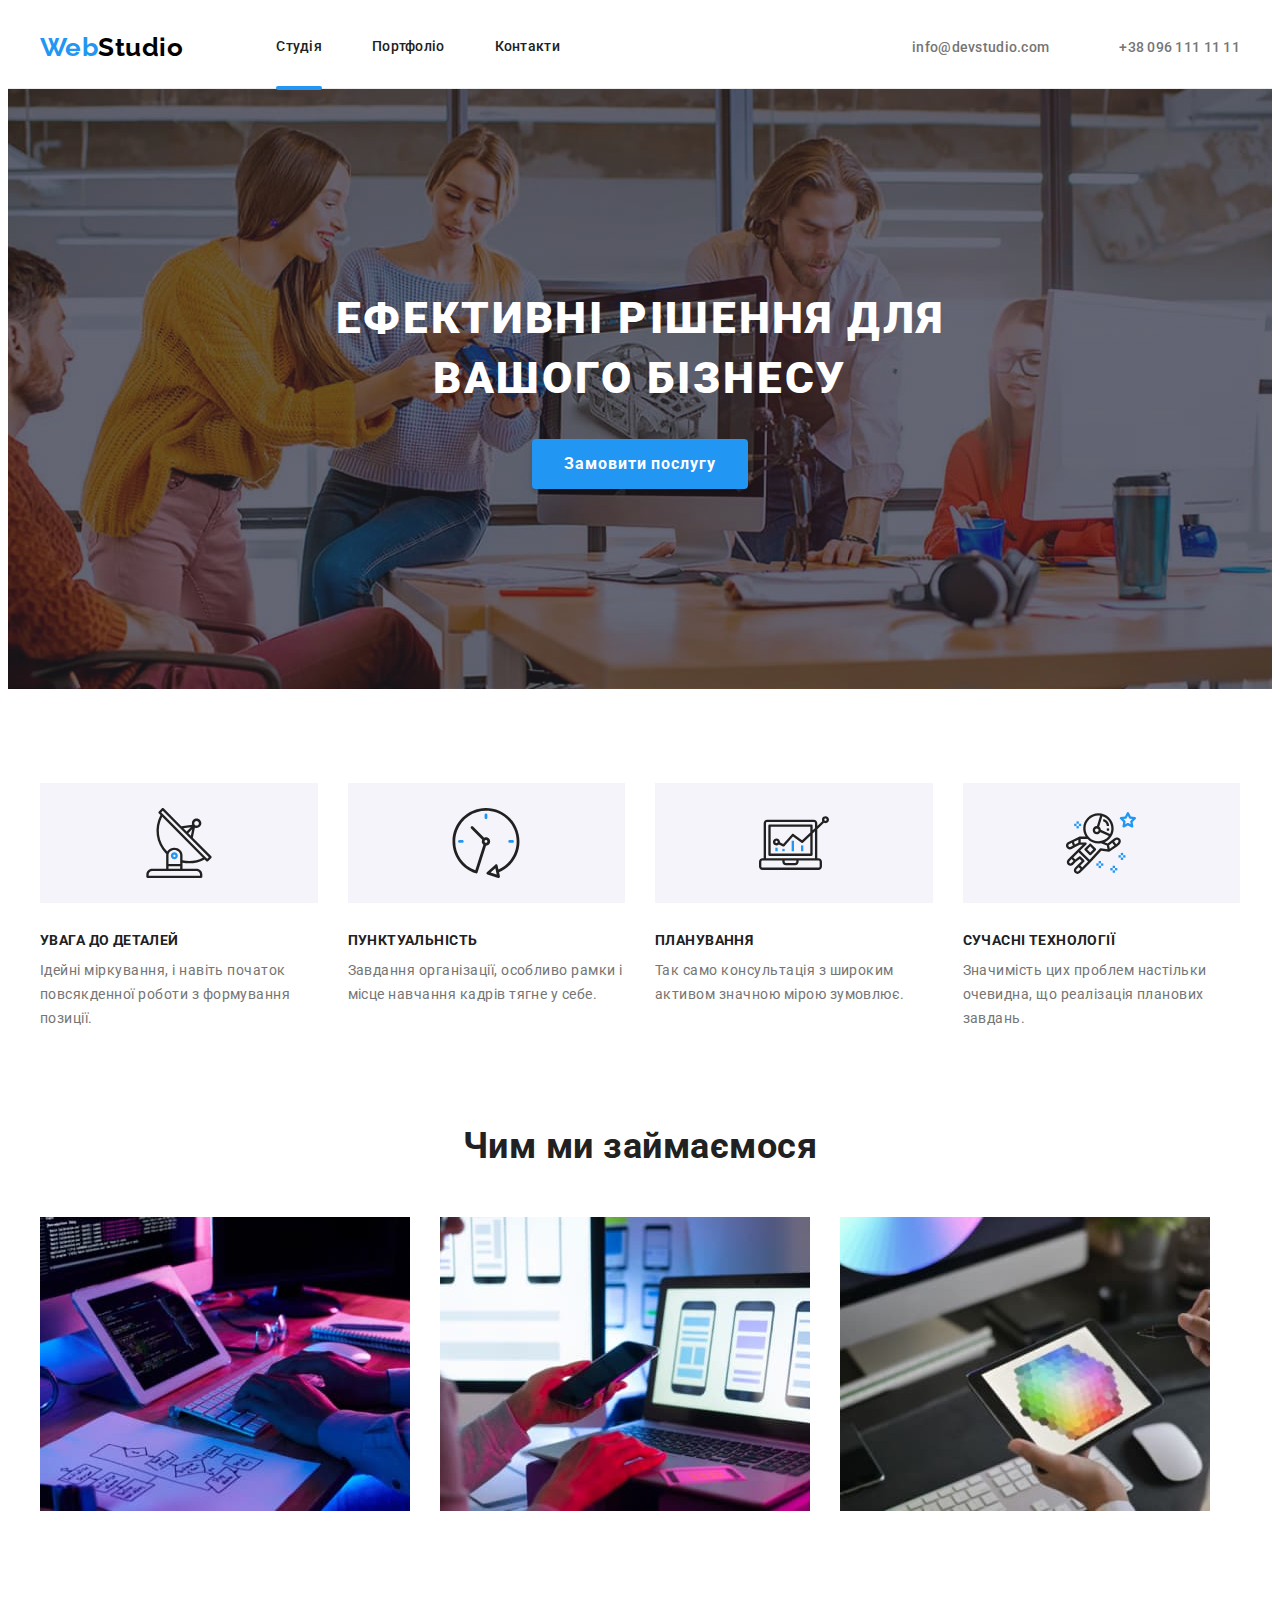
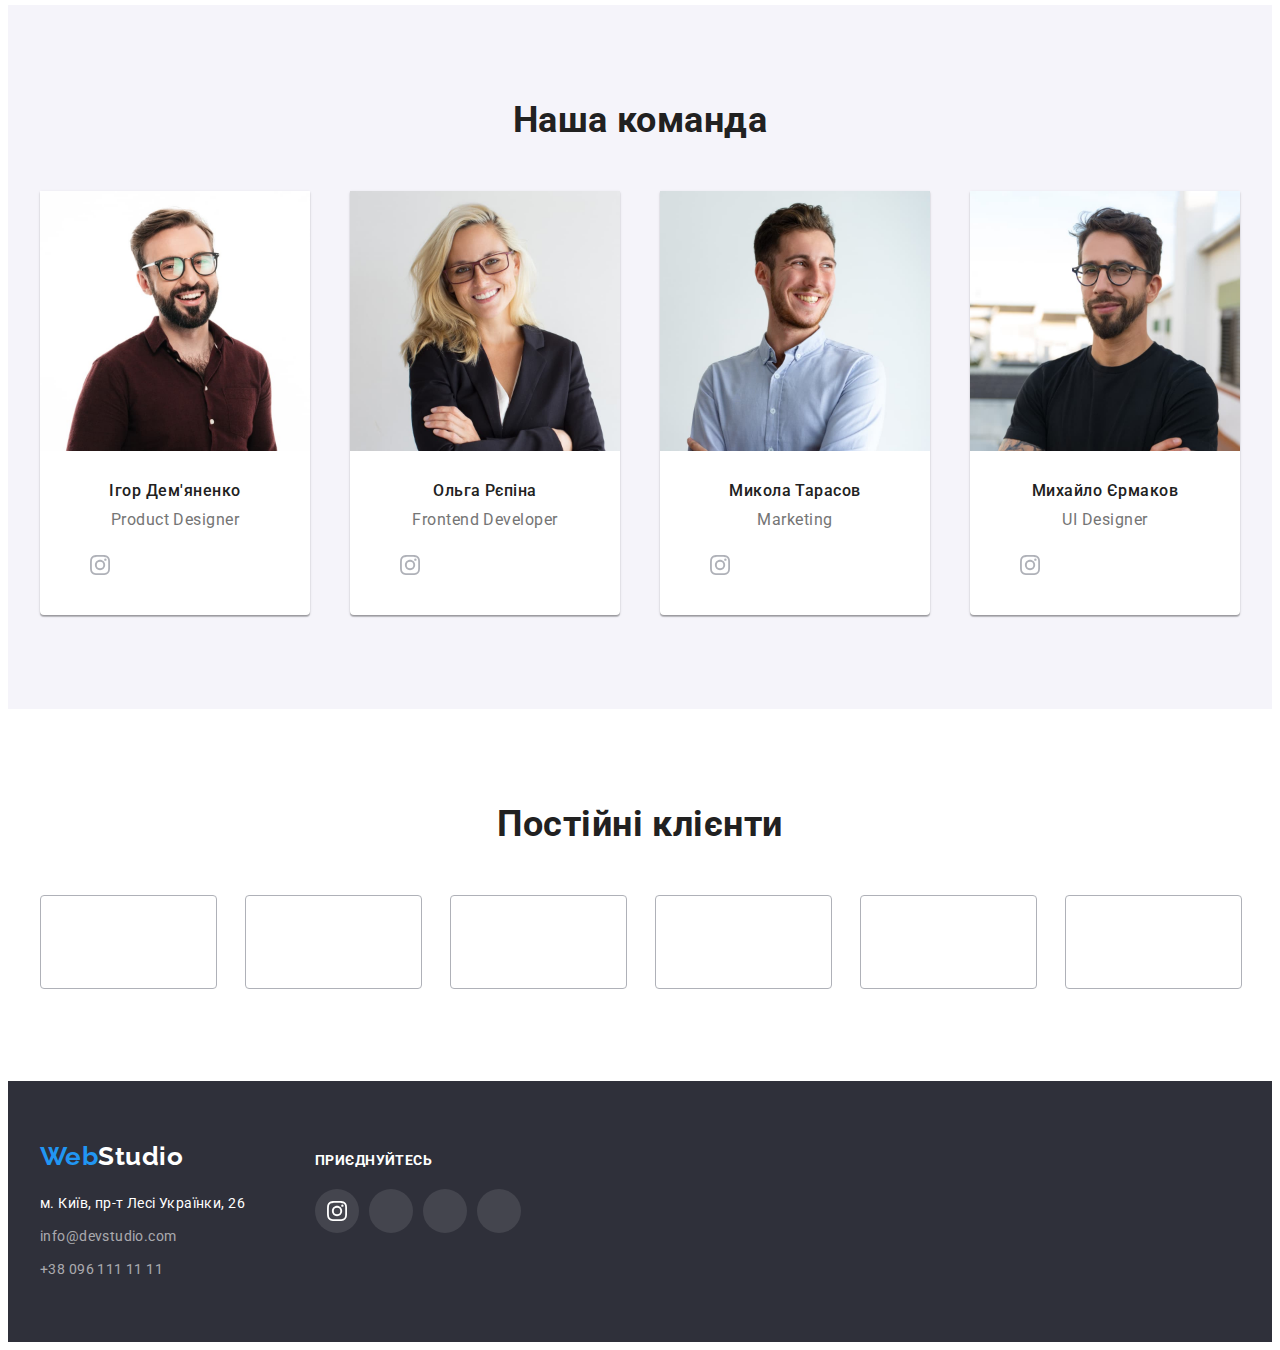
==== commit eac0b6d8: "underline" ====
--- a/index.html
+++ b/index.html
@@ -27,7 +27,9 @@
         <a href="./index.html" lang="en" class="logo">Web<span>Studio</span></a>
         <nav>
           <ul class="header-list">
-            <li><a href="./index.html" class="header-nav">Студія</a></li>
+            <li>
+              <a href="./index.html" class="header-nav underline">Студія</a>
+            </li>
             <li>
               <a href="./portfolio.html" class="header-nav">Портфоліо</a>
             </li>
--- a/css/styles.css
+++ b/css/styles.css
@@ -81,6 +81,18 @@
   padding-bottom: 25px;
 }
 
+.header-nav.underline::after {
+  display: block;
+  outline: #188ce8;
+  width: 100%;
+  height: 4px;
+  background: var(--main-blue-color);
+  border-radius: 2px;
+  content: "";
+  position: relative;
+  top: 31px;
+}
+
 .logo {
   color: var(--main-blue-color);
   font-family: raleway, sans-serif;
